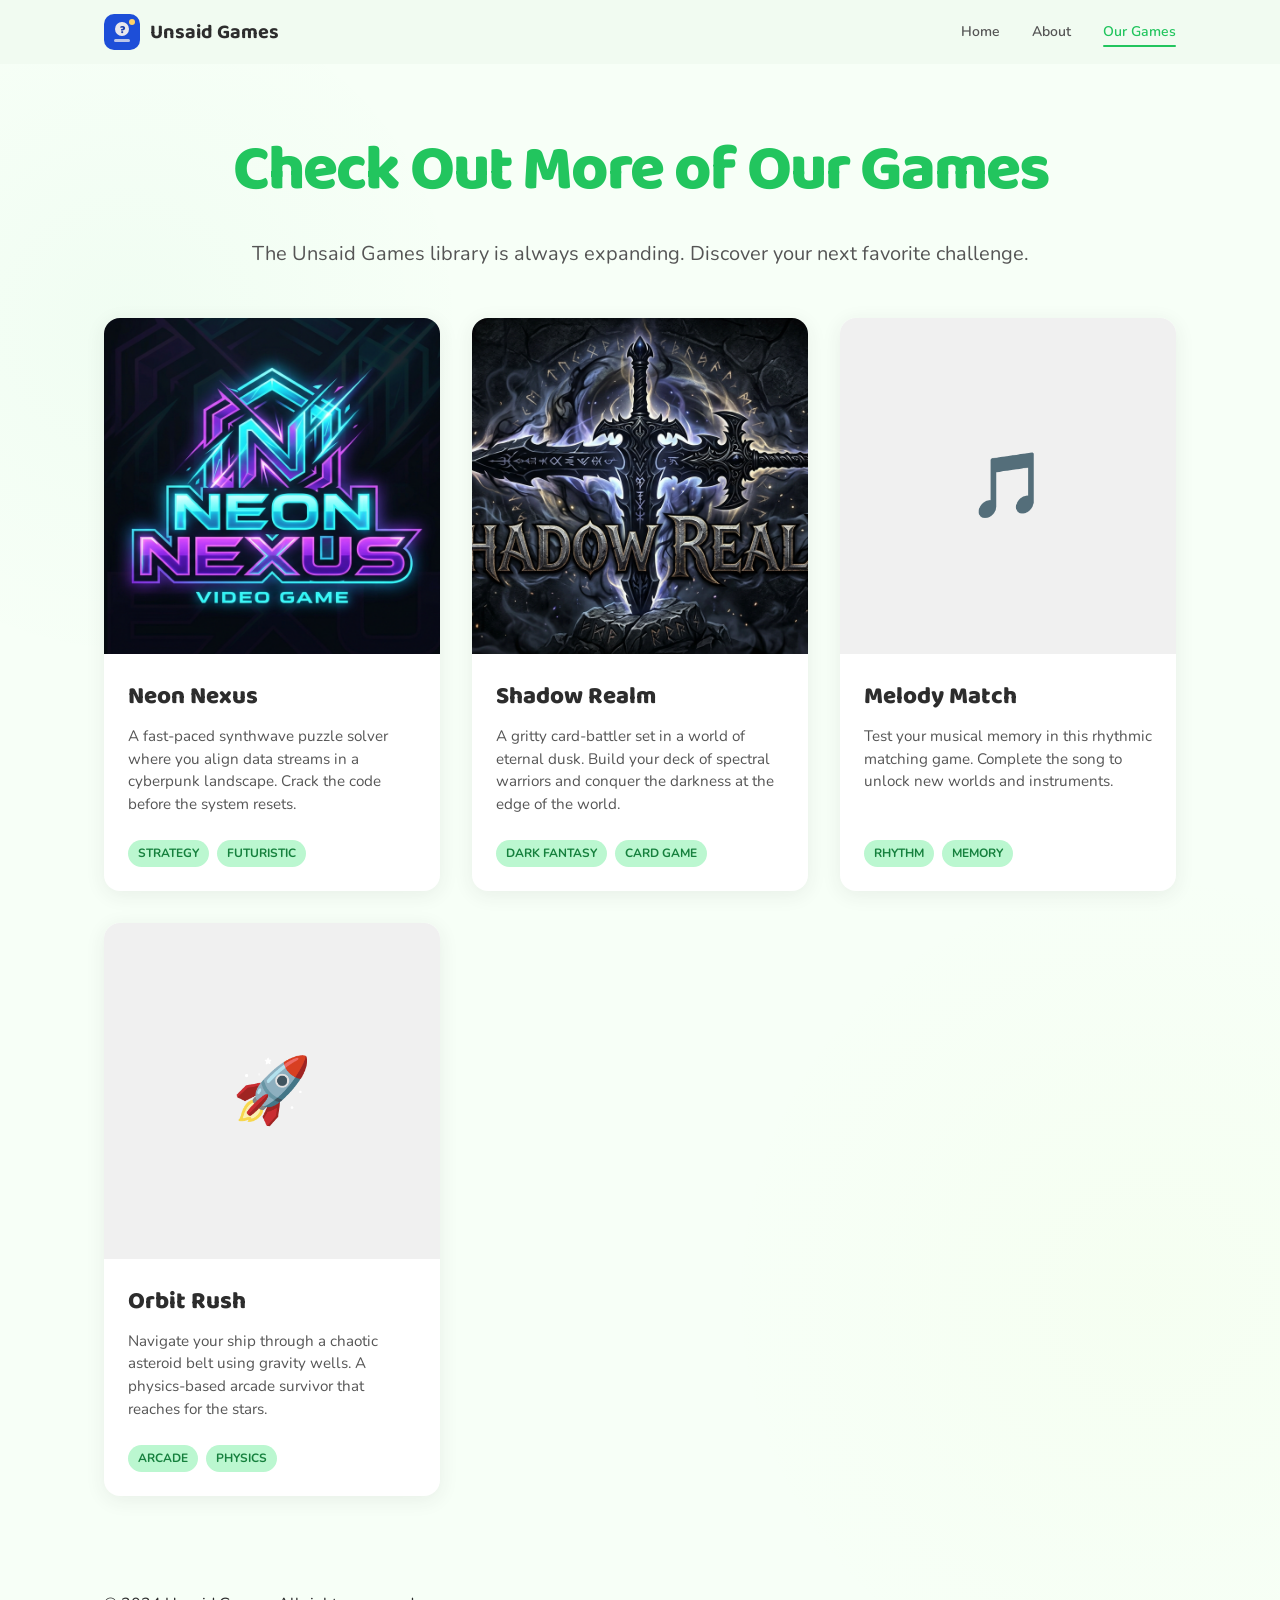
==== games.html @ 861c2629 "LIWC: can you make a new page called "check out more of our games"" ====
<!DOCTYPE html>
<html lang="en">
<head>
  <meta charset="UTF-8">
  <meta name="viewport" content="width=device-width, initial-scale=1.0">
  <title>Check Out More of Our Games | Unsaid Games</title>
  <link rel="preconnect" href="https://fonts.googleapis.com">
  <link rel="preconnect" href="https://fonts.gstatic.com" crossorigin>
  <link href="https://fonts.googleapis.com/css2?family=Baloo+2:wght@400;500;600;700;800&family=Nunito:wght@400;500;600;700&display=swap" rel="stylesheet">
  <link rel="stylesheet" href="styles.css">
</head>
<body class="bg-cream-light">
  <!-- Navigation -->
  <nav class="nav" id="nav">
    <div class="nav-inner container">
      <a href="/" class="nav-logo">
        <svg width="36" height="36" viewBox="0 0 36 36" fill="none" xmlns="http://www.w3.org/2000/svg" aria-label="Unsaid Games logo">
          <rect width="36" height="36" rx="10" fill="#1D4ED8"/>
          <circle cx="18" cy="15" r="7" fill="#FFF8F0" opacity="0.9"/>
          <text x="18" y="19" text-anchor="middle" font-family="'Baloo 2', cursive" font-weight="800" font-size="11" fill="#1E40AF">?</text>
          <rect x="10" y="25" width="16" height="3" rx="1.5" fill="#FFF8F0" opacity="0.7"/>
          <circle cx="28" cy="8" r="3" fill="#FFD166"/>
        </svg>
        <span class="nav-brand">Unsaid Games</span>
      </a>
      <div class="nav-links">
        <a href="/">Home</a>
        <a href="about.html">About</a>
        <a href="games.html" class="active">Our Games</a>
      </div>
    </div>
  </nav>

  <header class="section-header container" style="padding-top: 120px; text-align: center;">
    <h1 class="title-guessing" style="font-size: clamp(40px, 8vw, 64px);">Check Out More of Our Games</h1>
    <p class="section-subtitle">The Unsaid Games library is always expanding. Discover your next favorite challenge.</p>
  </header>

  <section class="section">
    <div class="container">
      <div class="games-gallery-grid">
        
        <!-- Neon Nexus -->
        <div class="game-showcase-card">
          <div class="game-logo-container">
            <img src="/public/uploads/liwc/ba0b2708-9303-4c14-81e3-d4c2a13215c2/neon-nexus-logo.png" alt="Neon Nexus game logo with futuristic glowing cyan and purple shapes." class="game-logo-img">
          </div>
          <div class="game-info">
            <h3 class="game-name">Neon Nexus</h3>
            <p class="game-desc">A fast-paced synthwave puzzle solver where you align data streams in a cyberpunk landscape. Crack the code before the system resets.</p>
            <div class="game-meta-tags">
              <span>Strategy</span>
              <span>Futuristic</span>
            </div>
          </div>
        </div>

        <!-- Shadow Realm -->
        <div class="game-showcase-card">
          <div class="game-logo-container">
            <img src="/public/uploads/liwc/ba0b2708-9303-4c14-81e3-d4c2a13215c2/shadow-realm-logo.png" alt="Shadow Realm game logo featuring a gothic sword silhouette and dark smoke." class="game-logo-img">
          </div>
          <div class="game-info">
            <h3 class="game-name">Shadow Realm</h3>
            <p class="game-desc">A gritty card-battler set in a world of eternal dusk. Build your deck of spectral warriors and conquer the darkness at the edge of the world.</p>
            <div class="game-meta-tags">
              <span>Dark Fantasy</span>
              <span>Card Game</span>
            </div>
          </div>
        </div>

        <!-- Placeholder: Melody Match -->
        <div class="game-showcase-card">
          <div class="game-logo-container bg-purple-light">
            <div class="game-placeholder-icon">🎵</div>
          </div>
          <div class="game-info">
            <h3 class="game-name">Melody Match</h3>
            <p class="game-desc">Test your musical memory in this rhythmic matching game. Complete the song to unlock new worlds and instruments.</p>
            <div class="game-meta-tags">
              <span>Rhythm</span>
              <span>Memory</span>
            </div>
          </div>
        </div>

        <!-- Placeholder: Orbit Rush -->
        <div class="game-showcase-card">
          <div class="game-logo-container bg-yellow-light">
            <div class="game-placeholder-icon">🚀</div>
          </div>
          <div class="game-info">
            <h3 class="game-name">Orbit Rush</h3>
            <p class="game-desc">Navigate your ship through a chaotic asteroid belt using gravity wells. A physics-based arcade survivor that reaches for the stars.</p>
            <div class="game-meta-tags">
              <span>Arcade</span>
              <span>Physics</span>
            </div>
          </div>
        </div>

      </div>
    </div>
  </section>

  <footer class="footer">
    <div class="container footer-inner">
      <p>&copy; 2024 Unsaid Games. All rights reserved.</p>
    </div>
  </footer>
</body>
</html>
---- styles.css ----
/* ========================================
   Unsaid Games — You Word Never Guess Landing Page
   ======================================== */

/* --- Reset & Base --- */
*, *::before, *::after {
  margin: 0;
  padding: 0;
  box-sizing: border-box;
}

:root {
  /* Colors */
  --cream: #F0FBF0;
  --cream-light: #F7FFF7;
  --orange: #22C55E;
  --orange-dark: #15803D;
  --orange-light: #BBF7D0;
  /* Accents */
  --purple: #166534;
  --purple-light: #86EFAC;
  --yellow: #CCF666;
  --yellow-light: #E7FFB1;
  --charcoal: #2D2D2D;
  --charcoal-light: #555555;
  --white: #ffffff;

  /* Typography */
  --font-display: 'Baloo 2', cursive;
  --font-body: 'Nunito', sans-serif;

  /* Spacing */
  --space-xs: 4px;
  --space-sm: 8px;
  --space-md: 16px;
  --space-lg: 24px;
  --space-xl: 32px;
  --space-2xl: 48px;
  --space-3xl: 64px;
  --space-4xl: 96px;

  /* Shadows */
  --shadow-sm: 0 2px 8px rgba(45,45,45,0.06);
  --shadow-md: 0 4px 20px rgba(45,45,45,0.08);
  --shadow-lg: 0 8px 40px rgba(45,45,45,0.10);
  --shadow-orange: 0 4px 24px rgba(34,197,94,0.35);

  /* Radius */
  --radius-sm: 8px;
  --radius-md: 12px;
  --radius-lg: 16px;
  --radius-xl: 24px;
  --radius-full: 9999px;
}

html {
  scroll-behavior: smooth;
  -webkit-font-smoothing: antialiased;
  -moz-osx-font-smoothing: grayscale;
}

body {
  font-family: var(--font-body);
  font-size: 16px;
  line-height: 1.6;
  color: var(--charcoal);
  background-color: var(--cream);
  overflow-x: hidden;
  background-image: 
    radial-gradient(circle at 10% 20%, rgba(34, 197, 94, 0.03) 0%, transparent 20%),
    radial-gradient(circle at 90% 80%, rgba(204, 246, 102, 0.04) 0%, transparent 25%);
}

img { max-width: 100%; display: block; }
a { color: inherit; text-decoration: none; }

.container {
  max-width: 1120px;
  margin: 0 auto;
  padding: 0 var(--space-lg);
}

.top-right-dog {
  position: fixed;
  top: 80px;
  right: 20px;
  width: 120px;
  height: auto;
  z-index: 1000;
  border-radius: var(--radius-md);
  box-shadow: var(--shadow-lg);
  pointer-events: none;
}

/* --- Buttons --- */
.btn {
  display: inline-flex;
  align-items: center;
  gap: 8px;
  font-family: var(--font-display);
  font-weight: 700;
  font-size: 16px;
  padding: 12px 28px;
  border-radius: var(--radius-full);
  border: none;
  cursor: pointer;
  transition: all 0.3s cubic-bezier(0.34, 1.56, 0.64, 1);
  text-decoration: none;
  line-height: 1.2;
}

.btn-primary {
  background: linear-gradient(135deg, var(--orange) 0%, var(--orange-dark) 100%);
  color: var(--white);
  box-shadow: var(--shadow-orange);
}

.btn-primary:hover {
  transform: translateY(-2px) scale(1.03);
  box-shadow: 0 6px 30px rgba(34,197,94,0.45);
}

.btn-white {
  background: var(--white);
  color: var(--orange-dark);
  box-shadow: var(--shadow-md);
}

.btn-white:hover {
  transform: translateY(-2px) scale(1.03);
  box-shadow: var(--shadow-lg);
}

.btn-lg {
  font-size: 18px;
  padding: 16px 36px;
}

.btn-sm {
  font-size: 14px;
  padding: 8px 20px;
}

/* --- Navigation --- */
.nav {
  position: fixed;
  top: 0;
  left: 0;
  right: 0;
  z-index: 100;
  background: rgba(240,251,240,0.85);
  backdrop-filter: blur(16px);
  -webkit-backdrop-filter: blur(16px);
  transition: transform 0.3s ease, box-shadow 0.3s ease;
}

.nav--scrolled {
  box-shadow: var(--shadow-sm);
}

.nav--hidden {
  transform: translateY(-100%);
}

.nav-inner {
  display: flex;
  align-items: center;
  justify-content: space-between;
  height: 64px;
}

.nav-logo {
  display: flex;
  align-items: center;
  gap: 10px;
}

.nav-brand {
  font-family: var(--font-display);
  font-weight: 700;
  font-size: 20px;
  color: var(--charcoal);
}

.nav-links {
  display: flex;
  align-items: center;
  gap: var(--space-xl);
}

.nav-links a:not(.btn) {
  font-family: var(--font-body);
  font-weight: 600;
  font-size: 14px;
  color: var(--charcoal-light);
  transition: color 0.2s ease;
  position: relative;
}

.nav-links a.active {
  color: var(--orange);
}

.nav-links a:not(.btn):hover {
  color: var(--orange);
}

.nav-links a:not(.btn)::after {
  content: '';
  position: absolute;
  bottom: -4px;
  left: 0;
  width: 0;
  height: 2px;
  background: var(--orange);
  border-radius: 1px;
  transition: width 0.3s ease;
}

.nav-links a:not(.btn):hover::after,
.nav-links a.active::after {
  width: 100%;
}

.nav-toggle {
  display: none;
  flex-direction: column;
  gap: 5px;
  background: none;
  border: none;
  cursor: pointer;
  padding: 4px;
}

.nav-toggle span {
  display: block;
  width: 24px;
  height: 2.5px;
  background: var(--charcoal);
  border-radius: 2px;
  transition: all 0.3s ease;
}

/* --- Hero Section --- */
.hero {
  position: relative;
  background: linear-gradient(180deg, var(--cream) 0%, var(--cream-light) 60%, var(--white) 100%);
  padding-top: 100px;
  padding-bottom: 0;
  min-height: 100vh;
  display: flex;
  flex-direction: column;
  overflow: hidden;
}

.hero-content {
  display: grid;
  grid-template-columns: 1fr 1fr;
  gap: var(--space-3xl);
  align-items: center;
  flex: 1;
  padding-top: var(--space-3xl);
  padding-bottom: var(--space-4xl);
  position: relative;
  z-index: 2;
}

.hero-top-image {
  max-width: 250px;
  margin-bottom: var(--space-lg);
  border-radius: var(--radius-lg);
  box-shadow: var(--shadow-md);
}

.hero-title {
  display: flex;
  flex-direction: column;
  line-height: 0.95;
  margin-bottom: var(--space-lg);
}

.title-guessing {
  font-family: var(--font-display);
  font-size: clamp(64px, 10vw, 110px);
  font-weight: 900;
  color: var(--orange);
  letter-spacing: -2px;
}

.title-board {
  font-family: var(--font-display);
  font-size: clamp(72px, 11vw, 124px);
  font-weight: 900;
  color: var(--orange-dark);
  letter-spacing: -4px;
  margin-top: -12px;
}

.hero-tagline {
  font-family: var(--font-body);
  font-size: clamp(20px, 2.5vw, 26px);
  color: var(--charcoal-light);
  margin-bottom: var(--space-md);
}

.highlight-party {
  color: var(--orange);
  font-weight: 700;
}

.hero-description {
  font-size: 18px;
  color: var(--charcoal-light);
  max-width: 480px;
  margin-bottom: var(--space-xl);
  line-height: 1.7;
}

.hero-cta-group {
  display: flex;
  flex-direction: column;
  gap: var(--space-md);
}

.hero-meta {
  font-size: 13px;
  color: var(--charcoal-light);
  opacity: 0.7;
}

/* Phone Mockup */
.hero-visual {
  display: flex;
  justify-content: center;
  align-items: center;
  position: relative;
}

.phone-mockup {
  width: 280px;
  background: var(--white);
  border-radius: 32px;
  padding: 12px;
  box-shadow: var(--shadow-lg), 0 0 0 1px rgba(0,0,0,0.04);
  position: relative;
  z-index: 2;
  animation: phoneFloat 6s ease-in-out infinite;
}

.hero-illustration {
  position: absolute;
  width: 140%;
  height: auto;
  z-index: 1;
  opacity: 0.8;
  filter: drop-shadow(0 20px 40px rgba(0,0,0,0.1));
}

@keyframes phoneFloat {
  0%, 100% { transform: translateY(0); }
  50% { transform: translateY(-12px); }
}

.phone-notch {
  width: 80px;
  height: 6px;
  background: var(--charcoal);
  opacity: 0.15;
  border-radius: 3px;
  margin: 4px auto 12px;
}

.phone-screen {
  background: linear-gradient(180deg, var(--cream) 0%, var(--cream-light) 100%);
  border-radius: 22px;
  padding: 20px 16px;
  display: flex;
  flex-direction: column;
  align-items: center;
  gap: 12px;
  min-height: 400px;
}

.mock-app-icon {
  margin-bottom: 4px;
}

.mock-title {
  display: flex;
  flex-direction: column;
  align-items: center;
  line-height: 1.1;
}

.mock-guessing {
  font-family: var(--font-display);
  font-size: 26px;
  font-weight: 800;
  color: var(--orange);
}

.mock-board {
  font-family: var(--font-display);
  font-size: 28px;
  font-weight: 800;
  color: var(--charcoal);
  margin-top: -2px;
}

.mock-tagline {
  font-size: 11px;
  color: var(--charcoal-light);
  margin-bottom: 4px;
}

.mock-card {
  width: 100%;
  display: flex;
  align-items: center;
  gap: 10px;
  padding: 12px 14px;
  border-radius: var(--radius-md);
  background: var(--white);
  box-shadow: var(--shadow-sm);
}

.mock-card-orange {
  background: linear-gradient(135deg, var(--orange) 0%, var(--orange-dark) 100%);
  color: var(--white);
}

.mock-card-icon {
  font-size: 18px;
}
.mock-card-title {
  font-family: var(--font-display);
  font-size: 13px;
  font-weight: 700;
}
.mock-card-sub {
  font-size: 10px;
  opacity: 0.85;
}

.mock-cards-row {
  display: grid;
  grid-template-columns: 1fr 1fr;
  gap: 8px;
  width: 100%;
}

.mock-card-small {
  display: flex;
  flex-direction: column;
  align-items: center;
  gap: 6px;
  padding: 12px 8px;
  background: var(--white);
  border-radius: var(--radius-md);
  box-shadow: var(--shadow-sm);
  text-align: center;
}

.mock-card-icon-sm { font-size: 16px; }
.mock-card-title-sm { font-family: var(--font-display); font-size: 11px; font-weight: 700; }

.mock-info-bar {
  display: flex;
  justify-content: space-between;
  width: 100%;
  font-size: 10px;
  color: var(--charcoal-light);
  padding: 8px 10px;
  background: var(--white);
  border-radius: var(--radius-sm);
  box-shadow: var(--shadow-sm);
}

/* Floating Decorative Elements */
.float-el {
  position: absolute;
  pointer-events: none;
  z-index: 1;
}

.float-circle-1 {
  width: 200px;
  height: 200px;
  border-radius: 50%;
  background: radial-gradient(circle, rgba(34, 197, 94, 0.12) 0%, transparent 70%);
  top: 10%;
  left: -60px;
  animation: floatSlow 8s ease-in-out infinite;
}

.float-circle-2 {
  width: 300px;
  height: 300px;
  border-radius: 50%;
  background: radial-gradient(circle, rgba(34, 197, 94, 0.10) 0%, transparent 70%);
  top: 20%;
  right: -100px;
  animation: floatSlow 10s ease-in-out infinite reverse;
}

.float-circle-3 {
  width: 160px;
  height: 160px;
  border-radius: 50%;
  background: radial-gradient(circle, rgba(204, 246, 102, 0.12) 0%, transparent 70%);
  bottom: 20%;
  left: 10%;
  animation: floatSlow 7s ease-in-out infinite 2s;
}

.float-dot-1 {
  width: 10px;
  height: 10px;
  border-radius: 50%;
  background: var(--orange);
  opacity: 0.3;
  top: 15%;
  left: 15%;
  animation: floatDot 5s ease-in-out infinite;
}

.float-dot-2 {
  width: 8px;
  height: 8px;
  border-radius: 50%;
  background: var(--purple);
  opacity: 0.3;
  top: 30%;
  right: 20%;
  animation: floatDot 6s ease-in-out infinite 1s;
}

.float-dot-3 {
  width: 12px;
  height: 12px;
  border-radius: 50%;
  background: var(--yellow);
  opacity: 0.35;
  bottom: 25%;
  right: 15%;
  animation: floatDot 7s ease-in-out infinite;
}

@keyframes floatSlow {
  0%, 100% { transform: translateY(0) rotate(0deg); }
  50% { transform: translateY(-30px) rotate(10deg); }
}

@keyframes floatDot {
  0%, 100% { transform: scale(1); }
  50% { transform: scale(1.5); }
}

/* --- Games Gallery Section --- */
.bg-cream-light { background-color: var(--cream-light); }

.section-subtitle {
  font-size: 1.25rem;
  color: var(--charcoal-light);
  margin-top: 1rem;
  margin-bottom: 3rem;
}

.games-gallery-grid {
  display: grid;
  grid-template-columns: repeat(auto-fill, minmax(280px, 1fr));
  gap: var(--space-xl);
  margin-bottom: var(--space-4xl);
}

.game-showcase-card {
  background: var(--white);
  border-radius: var(--radius-lg);
  overflow: hidden;
  box-shadow: var(--shadow-md);
  transition: transform 0.3s ease, box-shadow 0.3s ease;
  display: flex;
  flex-direction: column;
}

.game-showcase-card:hover {
  transform: translateY(-8px);
  box-shadow: var(--shadow-lg);
}

.game-logo-container {
  aspect-ratio: 1 / 1;
  background: #f0f0f0;
  display: flex;
  align-items: center;
  justify-content: center;
  overflow: hidden;
}

.game-logo-img {
  width: 100%;
  height: 100%;
  object-fit: cover;
}

.game-placeholder-icon {
  font-size: 4rem;
}

.game-info {
  padding: var(--space-lg);
  flex: 1;
  display: flex;
  flex-direction: column;
}

.game-name {
  font-family: var(--font-display);
  font-size: 1.5rem;
  font-weight: 800;
  color: var(--charcoal);
  margin-bottom: 0.5rem;
}

.game-desc {
  font-size: 0.95rem;
  color: var(--charcoal-light);
  line-height: 1.5;
  margin-bottom: 1.5rem;
}

.game-meta-tags {
  margin-top: auto;
  display: flex;
  flex-wrap: wrap;
  gap: 0.5rem;
}

.game-meta-tags span {
  font-size: 0.75rem;
  font-weight: 700;
  text-transform: uppercase;
  background: var(--orange-light);
  color: var(--orange-dark);
  padding: 4px 10px;
  border-radius: var(--radius-full);
}
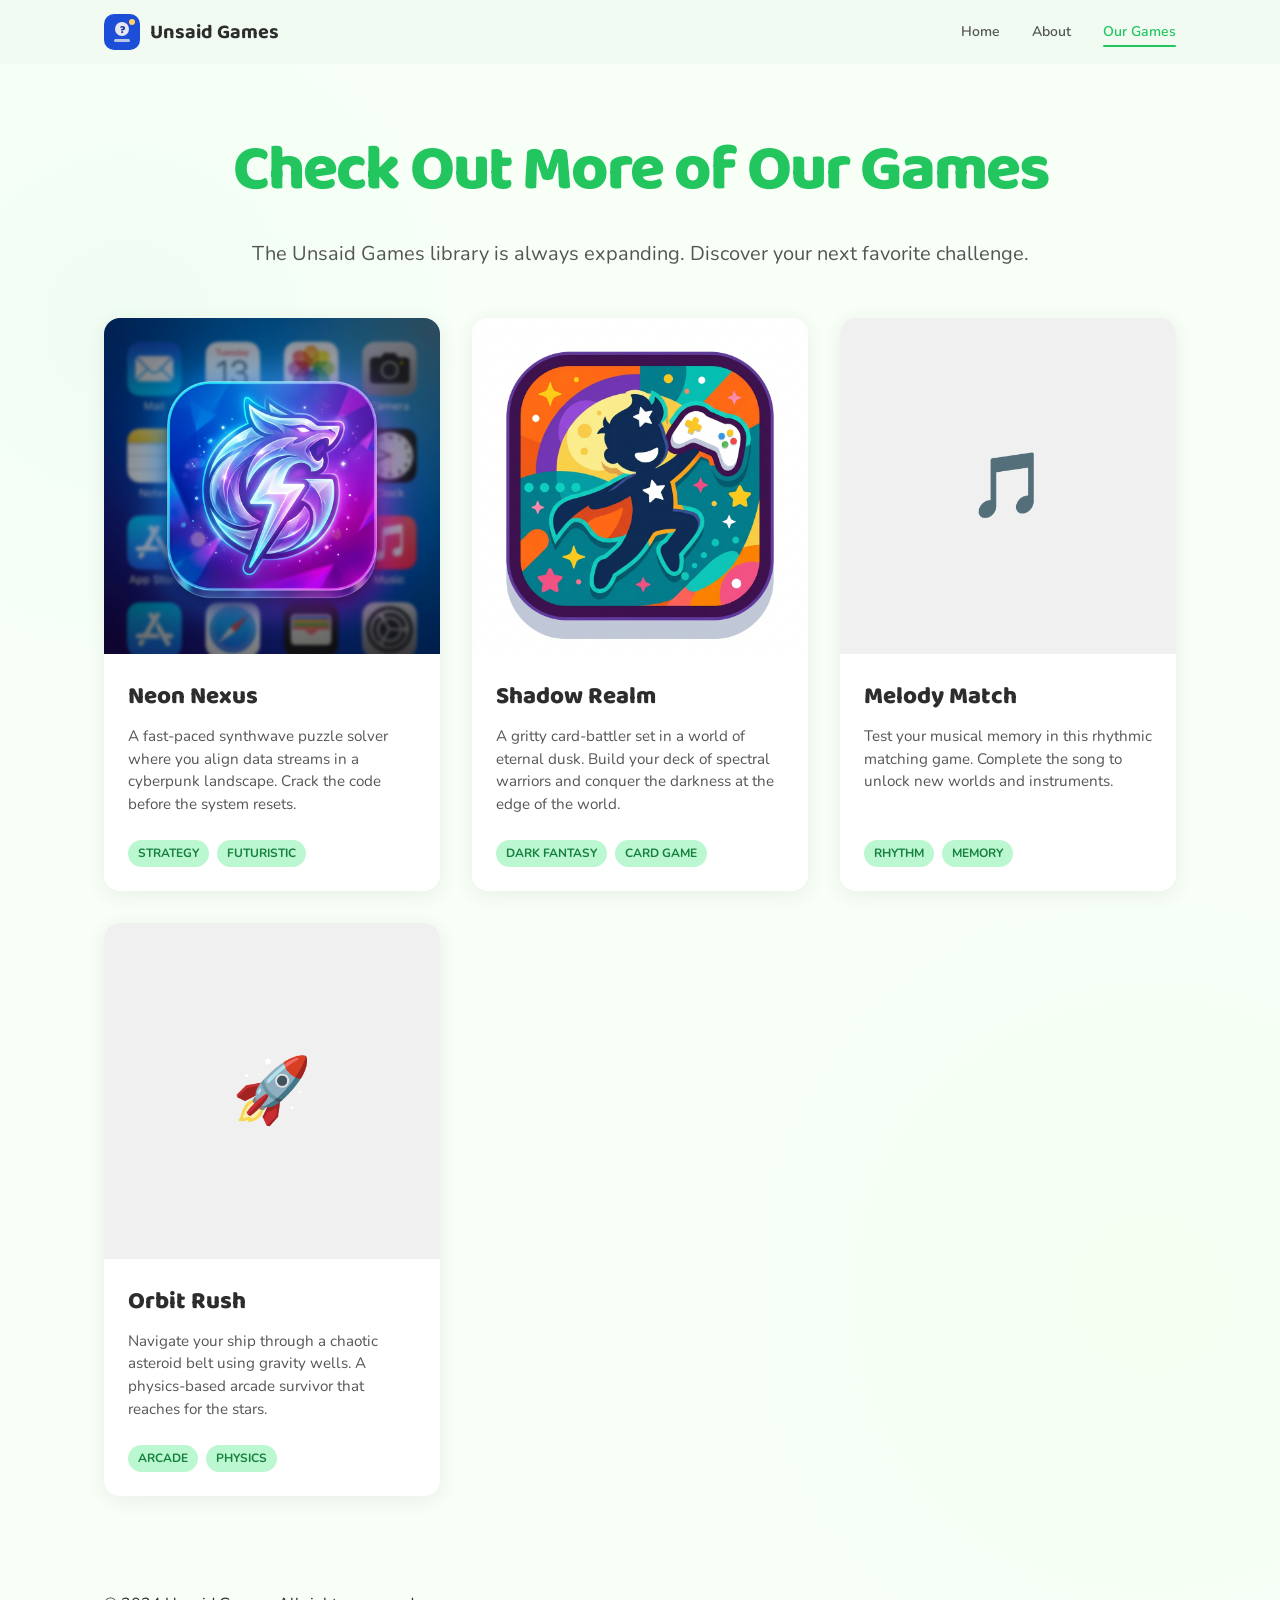
==== commit 1cf3e2e6: "LIWC: Can you please generate assets that are app icons that can g" ====
--- a/games.html
+++ b/games.html
@@ -43,7 +43,7 @@
         <!-- Neon Nexus -->
         <div class="game-showcase-card">
           <div class="game-logo-container">
-            <img src="/public/uploads/liwc/ba0b2708-9303-4c14-81e3-d4c2a13215c2/neon-nexus-logo.png" alt="Neon Nexus game logo with futuristic glowing cyan and purple shapes." class="game-logo-img">
+            <img src="/public/uploads/liwc/3419d95b-7b0c-4ee6-be0f-5188ae54d925/unsaid-games-icon-1.png" alt="A sleek, modern 3D abstract mobile game icon." class="game-logo-img">
           </div>
           <div class="game-info">
             <h3 class="game-name">Neon Nexus</h3>
@@ -58,7 +58,7 @@
         <!-- Shadow Realm -->
         <div class="game-showcase-card">
           <div class="game-logo-container">
-            <img src="/public/uploads/liwc/ba0b2708-9303-4c14-81e3-d4c2a13215c2/shadow-realm-logo.png" alt="Shadow Realm game logo featuring a gothic sword silhouette and dark smoke." class="game-logo-img">
+            <img src="/public/uploads/liwc/3419d95b-7b0c-4ee6-be0f-5188ae54d925/unsaid-games-icon-2.png" alt="A colorful and friendly gaming app icon." class="game-logo-img">
           </div>
           <div class="game-info">
             <h3 class="game-name">Shadow Realm</h3>
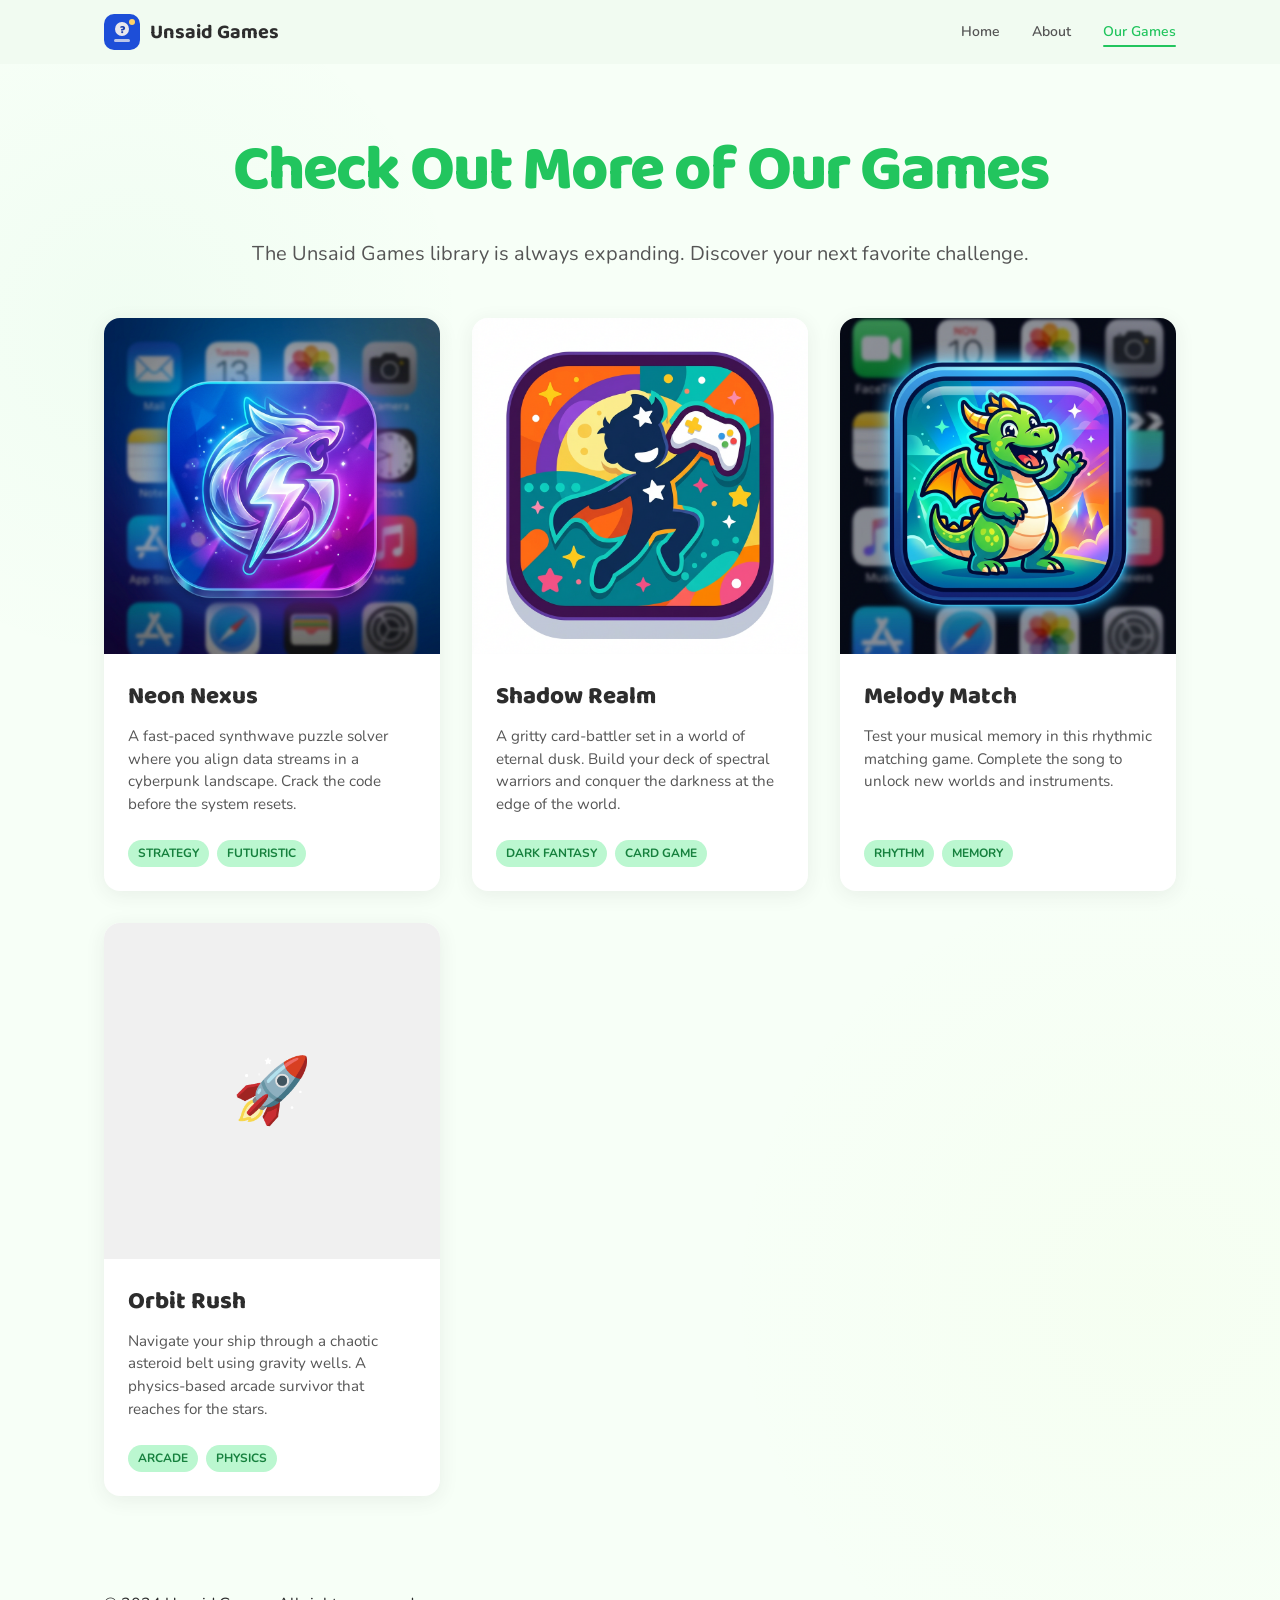
==== commit c807fdb3: "LIWC: i need you to generate app icons and add them to the our gam" ====
--- a/games.html
+++ b/games.html
@@ -70,10 +70,10 @@
           </div>
         </div>
 
-        <!-- Placeholder: Melody Match -->
+        <!-- Melody Match -->
         <div class="game-showcase-card">
-          <div class="game-logo-container bg-purple-light">
-            <div class="game-placeholder-icon">🎵</div>
+          <div class="game-logo-container">
+            <img src="/public/uploads/liwc/a53bd114-2b6e-4cf8-befc-9a24e1881ee5/game-app-icon.png" alt="A vibrant and modern mobile game application icon." class="game-logo-img">
           </div>
           <div class="game-info">
             <h3 class="game-name">Melody Match</h3>
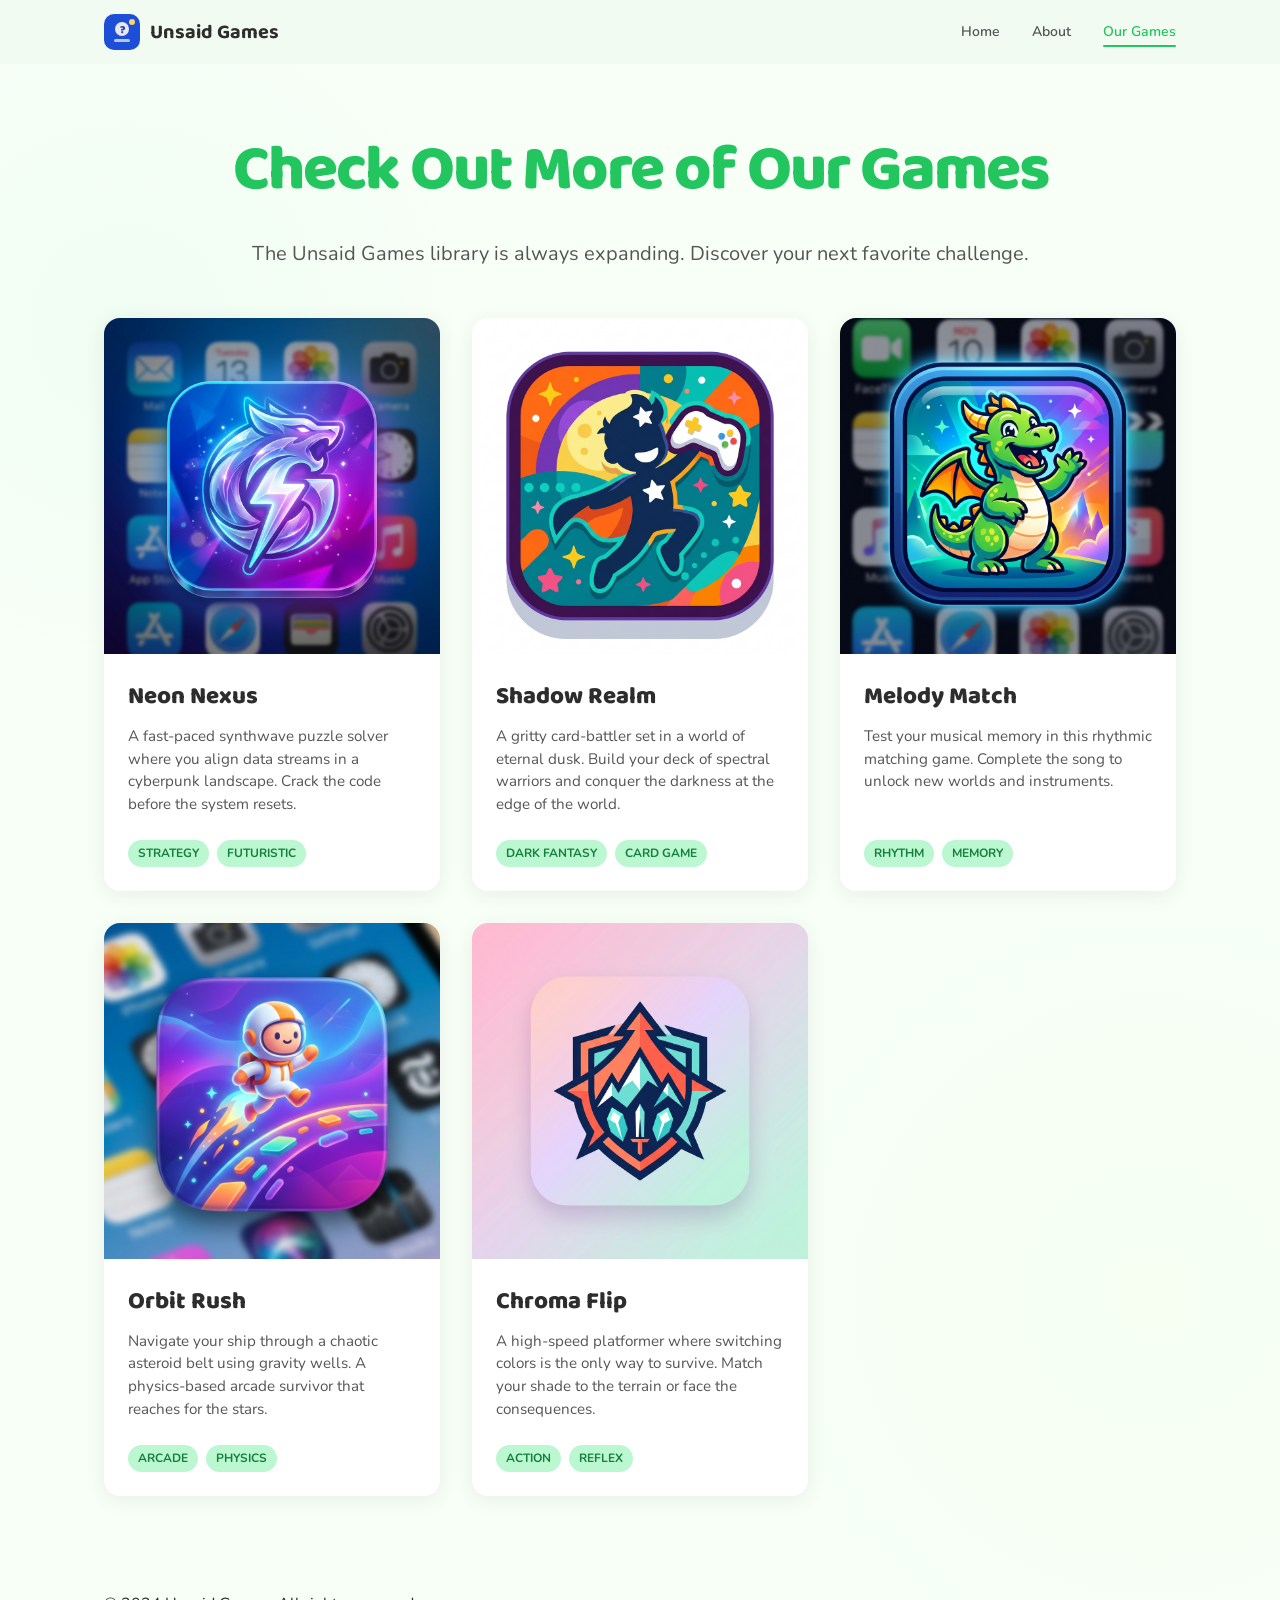
==== commit baf6fcc4: "LIWC: i need you to generate app icons and add them to the our gam" ====
--- a/games.html
+++ b/games.html
@@ -85,10 +85,10 @@
           </div>
         </div>
 
-        <!-- Placeholder: Orbit Rush -->
+        <!-- Orbit Rush -->
         <div class="game-showcase-card">
-          <div class="game-logo-container bg-yellow-light">
-            <div class="game-placeholder-icon">🚀</div>
+          <div class="game-logo-container">
+            <img src="/public/uploads/liwc/9f7d3fb0-9d15-457a-9f00-87782db0b585/game-icon-1.png" alt="A colorful minimalist professional mobile game app icon." class="game-logo-img">
           </div>
           <div class="game-info">
             <h3 class="game-name">Orbit Rush</h3>
@@ -96,6 +96,21 @@
             <div class="game-meta-tags">
               <span>Arcade</span>
               <span>Physics</span>
+            </div>
+          </div>
+        </div>
+
+        <!-- Chroma Flip -->
+        <div class="game-showcase-card">
+          <div class="game-logo-container">
+            <img src="/public/uploads/liwc/9f7d3fb0-9d15-457a-9f00-87782db0b585/game-icon-2.png" alt="A flat design vector art style mobile game icon." class="game-logo-img">
+          </div>
+          <div class="game-info">
+            <h3 class="game-name">Chroma Flip</h3>
+            <p class="game-desc">A high-speed platformer where switching colors is the only way to survive. Match your shade to the terrain or face the consequences.</p>
+            <div class="game-meta-tags">
+              <span>Action</span>
+              <span>Reflex</span>
             </div>
           </div>
         </div>
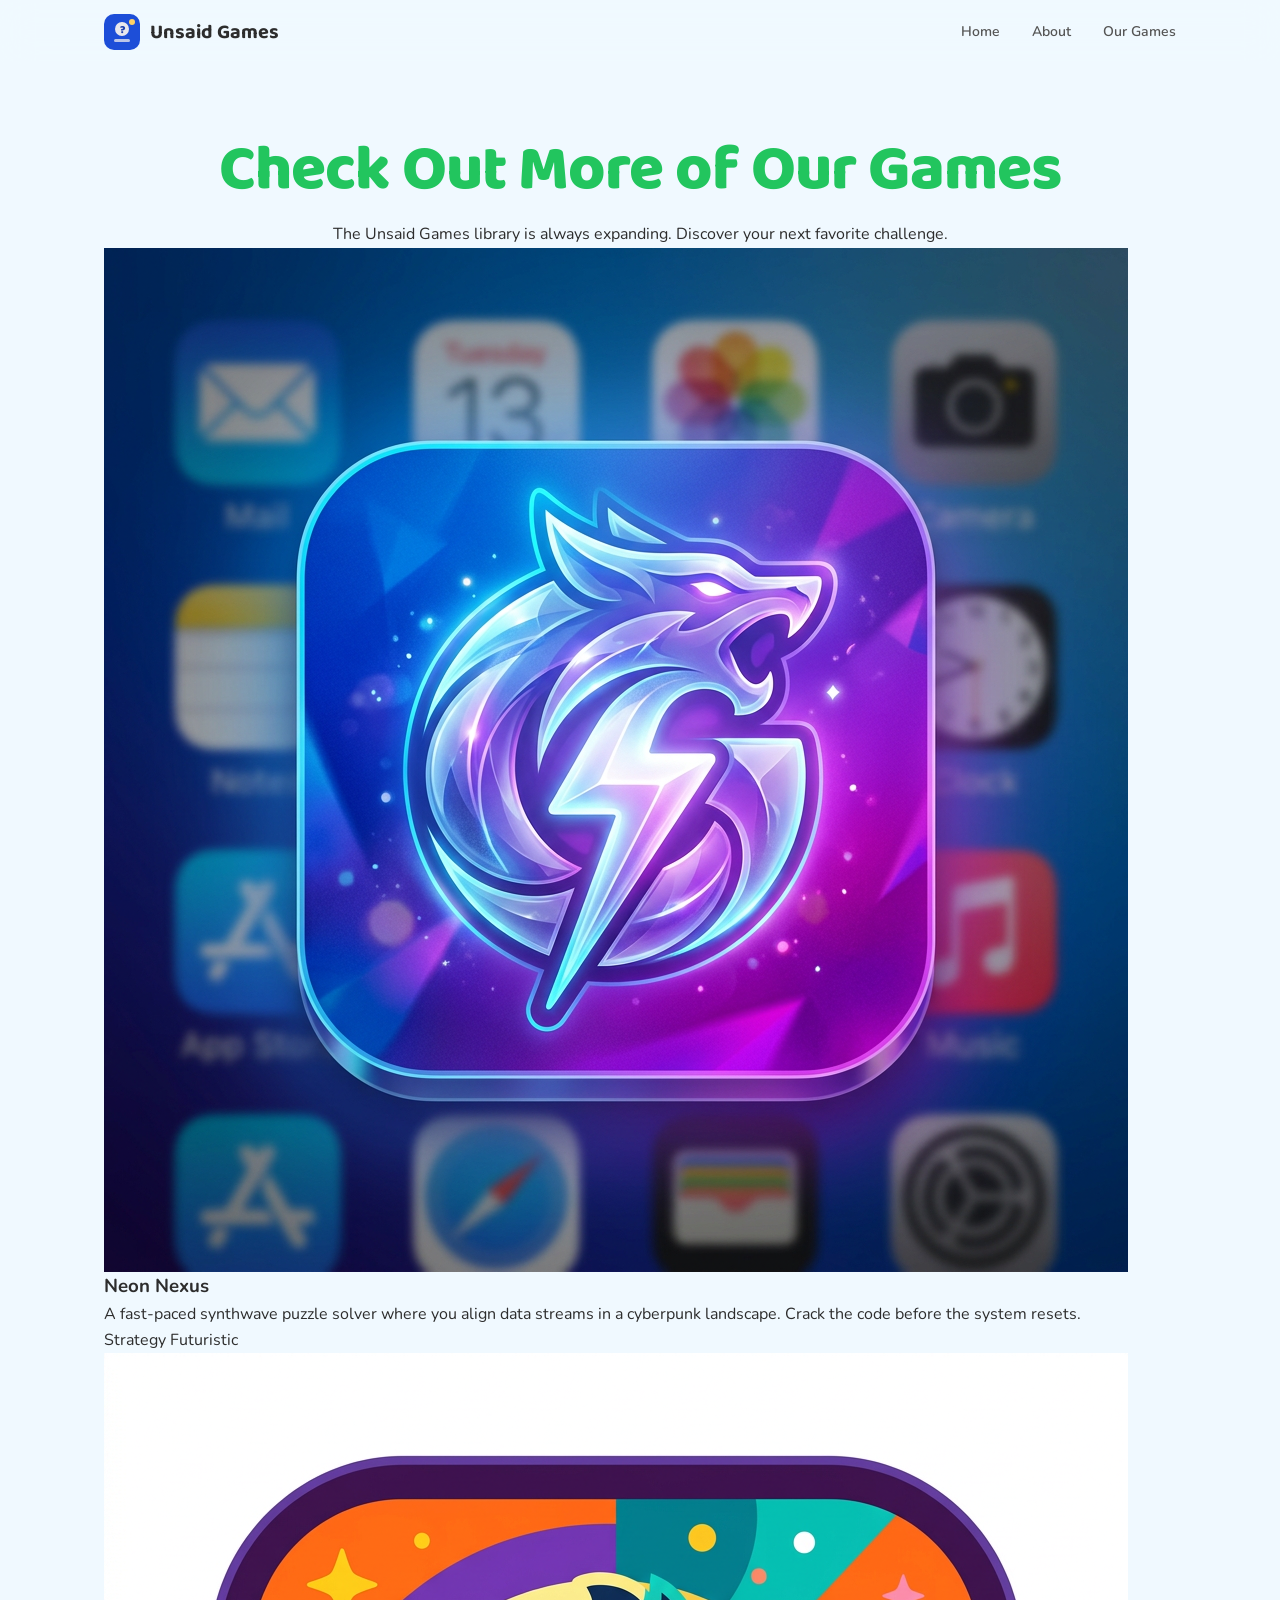
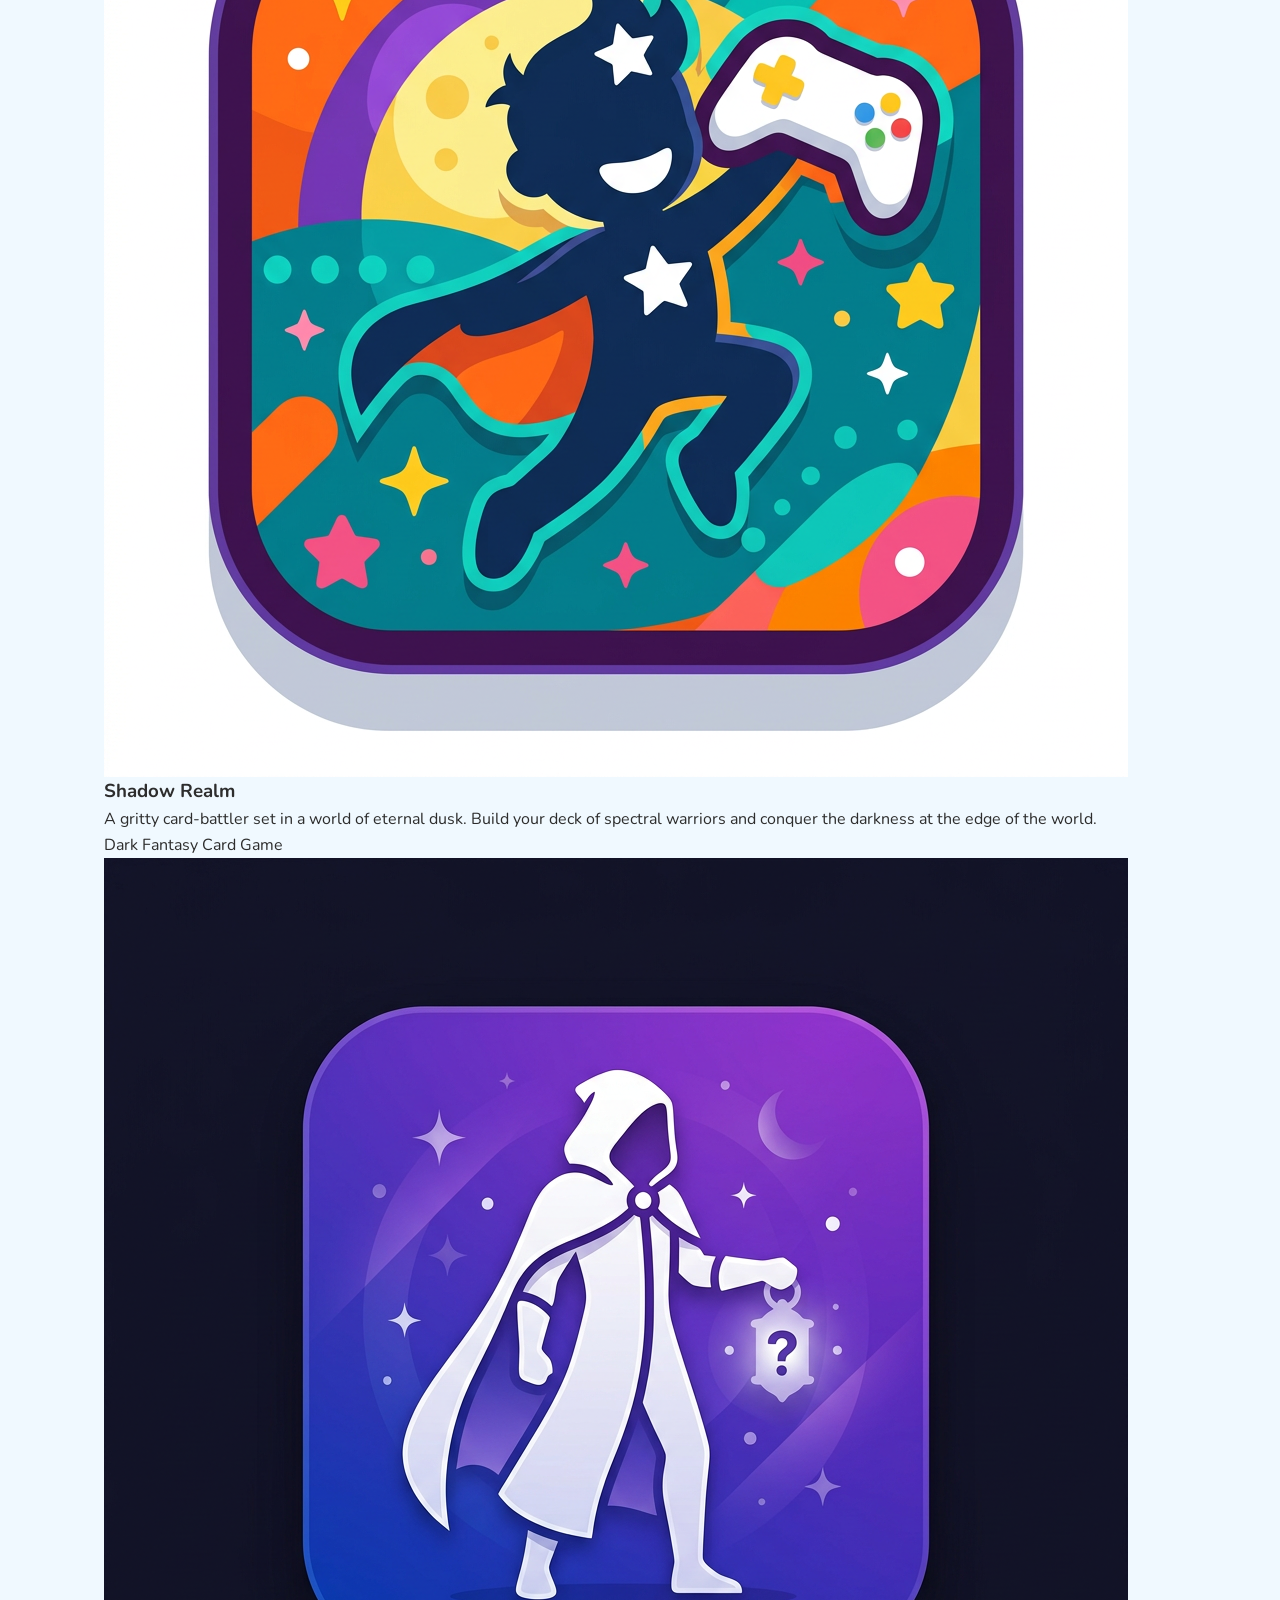
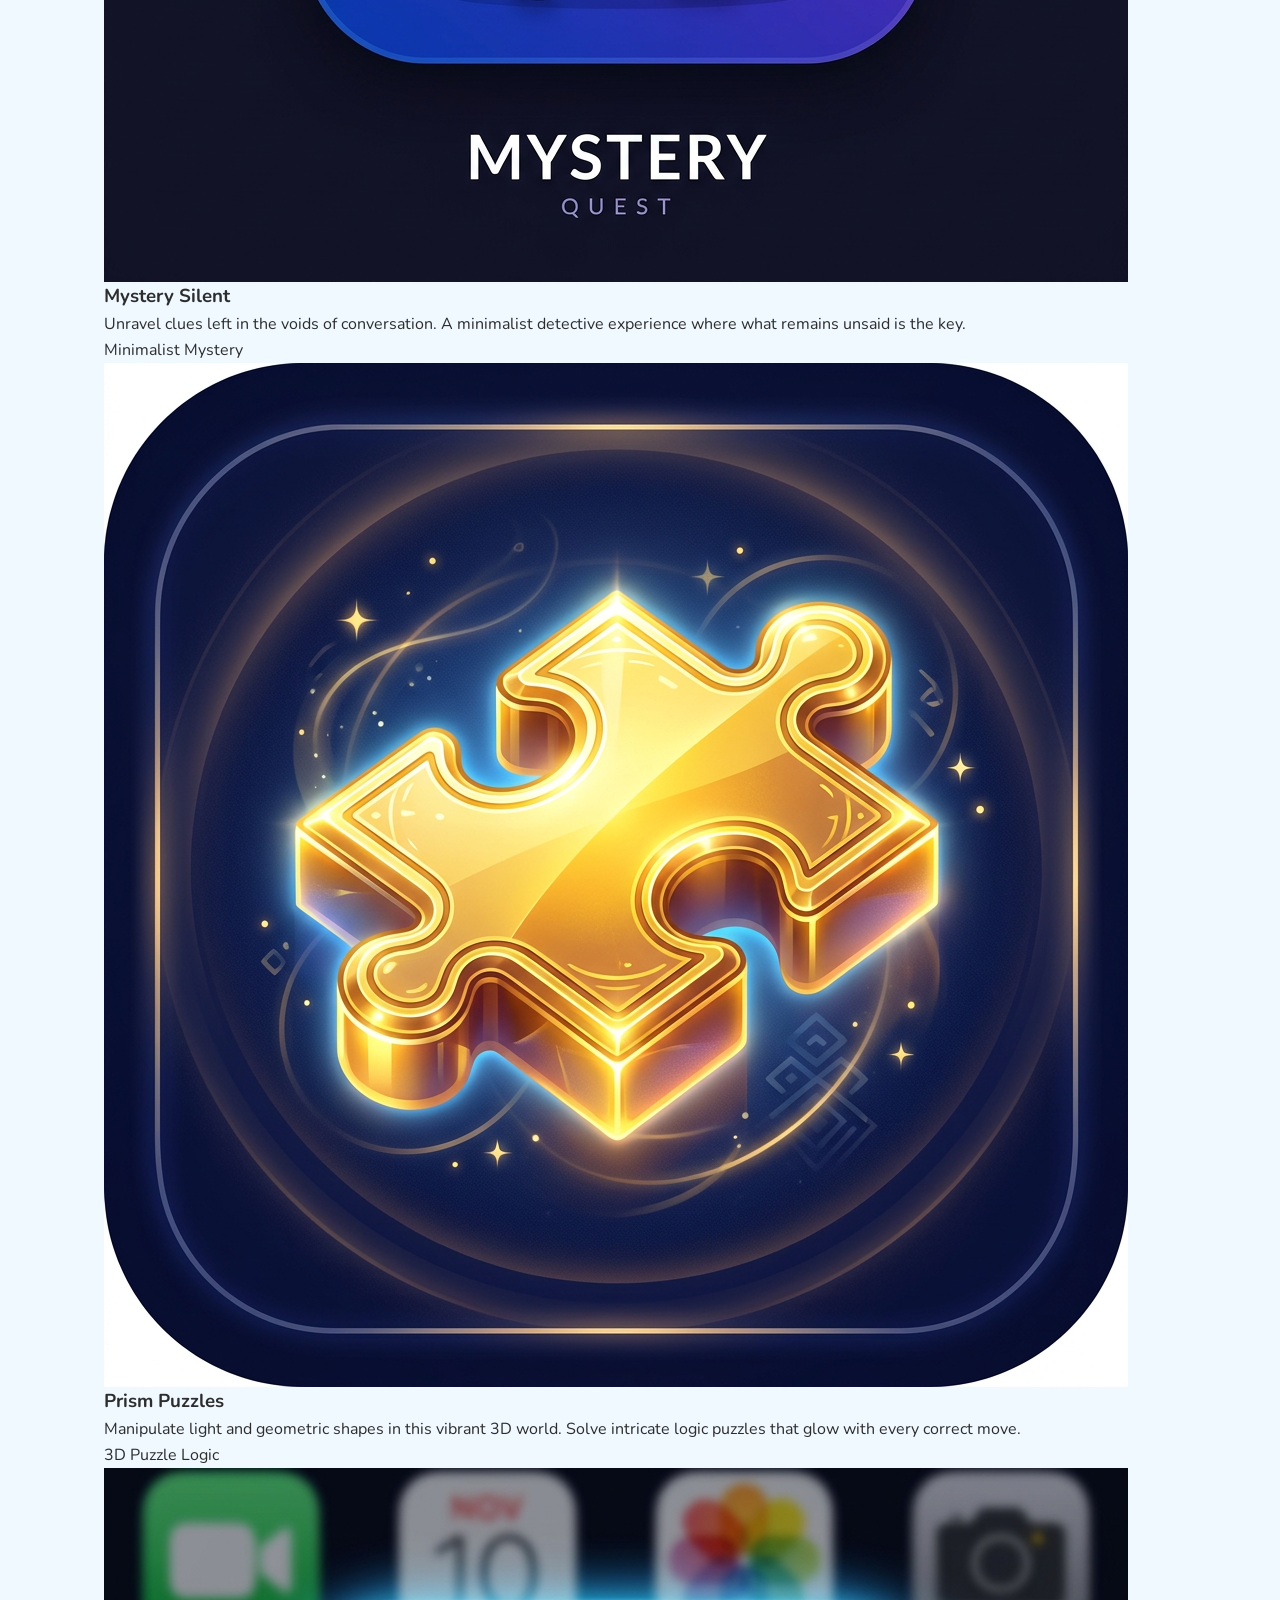
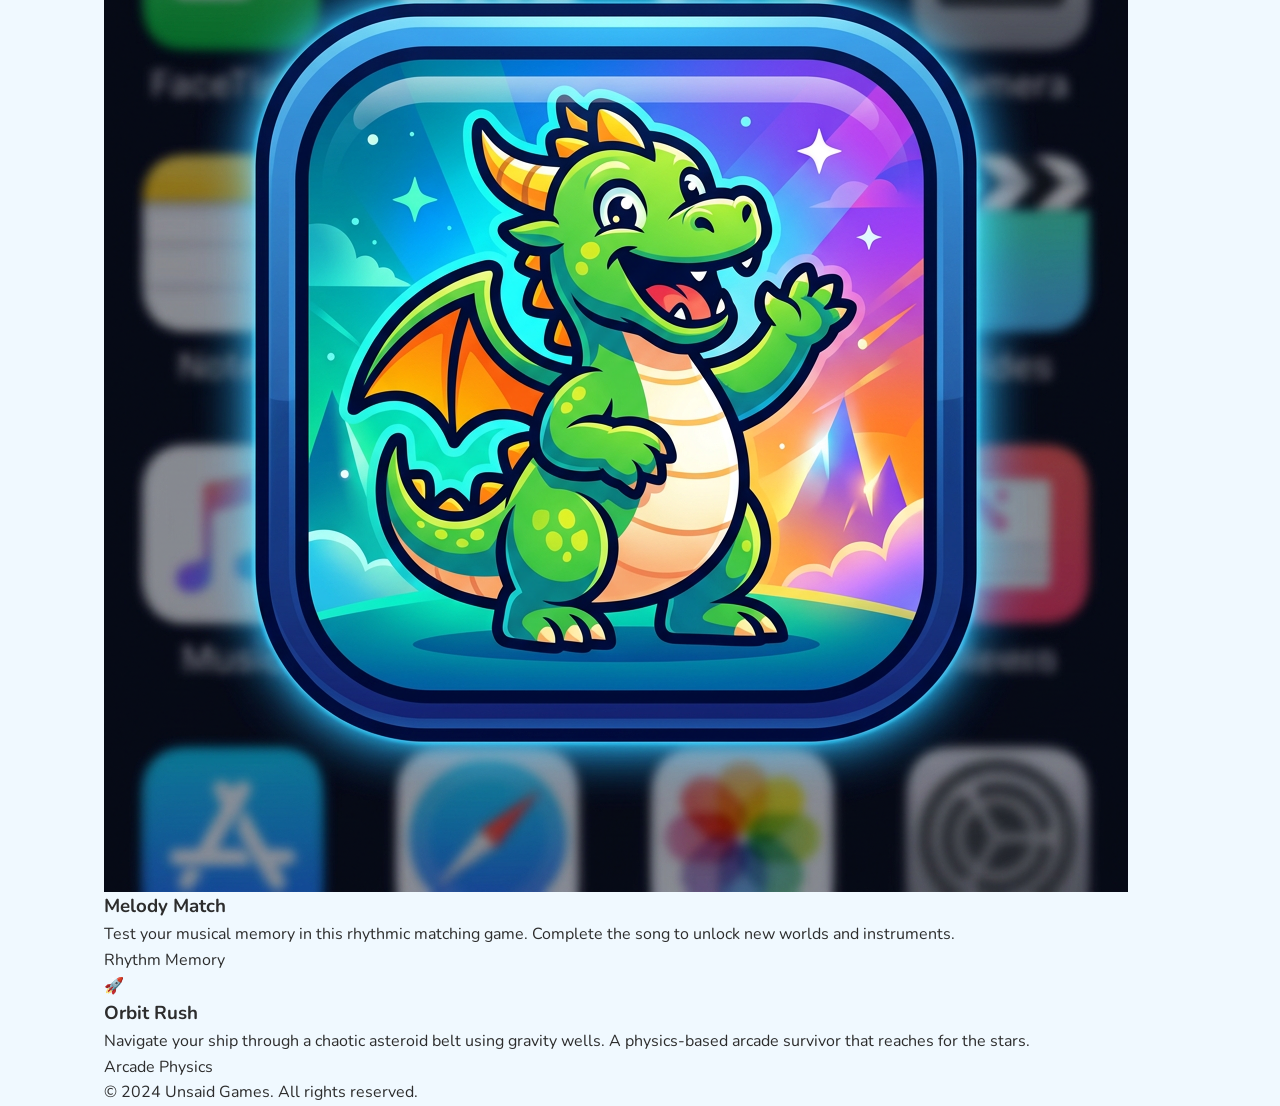
==== commit 79a36029: "LIWC: i need you to generate app icons and add them to the "our ga" ====
--- a/games.html
+++ b/games.html
@@ -70,6 +70,36 @@
           </div>
         </div>
 
+        <!-- Mystery Silent -->
+        <div class="game-showcase-card">
+          <div class="game-logo-container">
+            <img src="/public/uploads/liwc/3f6bd909-0b15-4e38-b6c9-7e89201fec38/unsaid-game-icon-1.png" alt="Modern minimalist mystery game icon" class="game-logo-img">
+          </div>
+          <div class="game-info">
+            <h3 class="game-name">Mystery Silent</h3>
+            <p class="game-desc">Unravel clues left in the voids of conversation. A minimalist detective experience where what remains unsaid is the key.</p>
+            <div class="game-meta-tags">
+              <span>Minimalist</span>
+              <span>Mystery</span>
+            </div>
+          </div>
+        </div>
+
+        <!-- Prism Puzzles -->
+        <div class="game-showcase-card">
+          <div class="game-logo-container">
+            <img src="/public/uploads/liwc/3f6bd909-0b15-4e38-b6c9-7e89201fec38/unsaid-game-icon-2.png" alt="Glowy 3D puzzle game icon" class="game-logo-img">
+          </div>
+          <div class="game-info">
+            <h3 class="game-name">Prism Puzzles</h3>
+            <p class="game-desc">Manipulate light and geometric shapes in this vibrant 3D world. Solve intricate logic puzzles that glow with every correct move.</p>
+            <div class="game-meta-tags">
+              <span>3D Puzzle</span>
+              <span>Logic</span>
+            </div>
+          </div>
+        </div>
+
         <!-- Melody Match -->
         <div class="game-showcase-card">
           <div class="game-logo-container">
@@ -87,8 +117,8 @@
 
         <!-- Orbit Rush -->
         <div class="game-showcase-card">
-          <div class="game-logo-container">
-            <img src="/public/uploads/liwc/9f7d3fb0-9d15-457a-9f00-87782db0b585/game-icon-1.png" alt="A colorful minimalist professional mobile game app icon." class="game-logo-img">
+          <div class="game-logo-container bg-yellow-light">
+            <div class="game-placeholder-icon">🚀</div>
           </div>
           <div class="game-info">
             <h3 class="game-name">Orbit Rush</h3>
@@ -96,21 +126,6 @@
             <div class="game-meta-tags">
               <span>Arcade</span>
               <span>Physics</span>
-            </div>
-          </div>
-        </div>
-
-        <!-- Chroma Flip -->
-        <div class="game-showcase-card">
-          <div class="game-logo-container">
-            <img src="/public/uploads/liwc/9f7d3fb0-9d15-457a-9f00-87782db0b585/game-icon-2.png" alt="A flat design vector art style mobile game icon." class="game-logo-img">
-          </div>
-          <div class="game-info">
-            <h3 class="game-name">Chroma Flip</h3>
-            <p class="game-desc">A high-speed platformer where switching colors is the only way to survive. Match your shade to the terrain or face the consequences.</p>
-            <div class="game-meta-tags">
-              <span>Action</span>
-              <span>Reflex</span>
             </div>
           </div>
         </div>
--- a/styles.css
+++ b/styles.css
@@ -11,16 +11,16 @@
 
 :root {
   /* Colors */
-  --cream: #F0FBF0;
-  --cream-light: #F7FFF7;
-  --orange: #22C55E;
-  --orange-dark: #15803D;
-  --orange-light: #BBF7D0;
-  /* Accents */
-  --purple: #166534;
-  --purple-light: #86EFAC;
-  --yellow: #CCF666;
-  --yellow-light: #E7FFB1;
+  --cream: #F0F9FF;
+  --cream-light: #F7FEE7;
+  --orange: #10B981;
+  --orange-dark: #059669;
+  --orange-light: #6EE7B7;
+  /* Green-family accents */
+  --purple: #065F46;
+  --purple-light: #A7F3D0;
+  --yellow: #BEF264;
+  --yellow-light: #ECFCCB;
   --charcoal: #2D2D2D;
   --charcoal-light: #555555;
   --white: #ffffff;
@@ -43,7 +43,7 @@
   --shadow-sm: 0 2px 8px rgba(45,45,45,0.06);
   --shadow-md: 0 4px 20px rgba(45,45,45,0.08);
   --shadow-lg: 0 8px 40px rgba(45,45,45,0.10);
-  --shadow-orange: 0 4px 24px rgba(34,197,94,0.35);
+  --shadow-orange: 0 4px 24px rgba(16,185,129,0.35);
 
   /* Radius */
   --radius-sm: 8px;
@@ -66,9 +66,6 @@
   color: var(--charcoal);
   background-color: var(--cream);
   overflow-x: hidden;
-  background-image: 
-    radial-gradient(circle at 10% 20%, rgba(34, 197, 94, 0.03) 0%, transparent 20%),
-    radial-gradient(circle at 90% 80%, rgba(204, 246, 102, 0.04) 0%, transparent 25%);
 }
 
 img { max-width: 100%; display: block; }
@@ -78,18 +75,6 @@
   max-width: 1120px;
   margin: 0 auto;
   padding: 0 var(--space-lg);
-}
-
-.top-right-dog {
-  position: fixed;
-  top: 80px;
-  right: 20px;
-  width: 120px;
-  height: auto;
-  z-index: 1000;
-  border-radius: var(--radius-md);
-  box-shadow: var(--shadow-lg);
-  pointer-events: none;
 }
 
 /* --- Buttons --- */
@@ -117,7 +102,7 @@
 
 .btn-primary:hover {
   transform: translateY(-2px) scale(1.03);
-  box-shadow: 0 6px 30px rgba(34,197,94,0.45);
+  box-shadow: 0 6px 30px rgba(16,185,129,0.45);
 }
 
 .btn-white {
@@ -148,7 +133,7 @@
   left: 0;
   right: 0;
   z-index: 100;
-  background: rgba(240,251,240,0.85);
+  background: rgba(240,249,255,0.85);
   backdrop-filter: blur(16px);
   -webkit-backdrop-filter: blur(16px);
   transition: transform 0.3s ease, box-shadow 0.3s ease;
@@ -195,10 +180,6 @@
   color: var(--charcoal-light);
   transition: color 0.2s ease;
   position: relative;
-}
-
-.nav-links a.active {
-  color: var(--orange);
 }
 
 .nav-links a:not(.btn):hover {
@@ -217,8 +198,7 @@
   transition: width 0.3s ease;
 }
 
-.nav-links a:not(.btn):hover::after,
-.nav-links a.active::after {
+.nav-links a:not(.btn):hover::after {
   width: 100%;
 }
 
@@ -261,44 +241,35 @@
   flex: 1;
   padding-top: var(--space-3xl);
   padding-bottom: var(--space-4xl);
-  position: relative;
-  z-index: 2;
-}
-
-.hero-top-image {
-  max-width: 250px;
-  margin-bottom: var(--space-lg);
-  border-radius: var(--radius-lg);
-  box-shadow: var(--shadow-md);
 }
 
 .hero-title {
   display: flex;
   flex-direction: column;
-  line-height: 0.95;
-  margin-bottom: var(--space-lg);
+  line-height: 1;
+  margin-bottom: var(--space-md);
 }
 
 .title-guessing {
   font-family: var(--font-display);
-  font-size: clamp(64px, 10vw, 110px);
-  font-weight: 900;
-  color: var(--orange);
+  font-size: clamp(48px, 7vw, 80px);
+  font-weight: 800;
+  color: #22C55E;
+  letter-spacing: -1px;
+}
+
+.title-board {
+  font-family: var(--font-display);
+  font-size: clamp(52px, 7.5vw, 88px);
+  font-weight: 800;
+  color: #16A34A;
   letter-spacing: -2px;
-}
-
-.title-board {
-  font-family: var(--font-display);
-  font-size: clamp(72px, 11vw, 124px);
-  font-weight: 900;
-  color: var(--orange-dark);
-  letter-spacing: -4px;
-  margin-top: -12px;
+  margin-top: -8px;
 }
 
 .hero-tagline {
   font-family: var(--font-body);
-  font-size: clamp(20px, 2.5vw, 26px);
+  font-size: clamp(18px, 2.2vw, 22px);
   color: var(--charcoal-light);
   margin-bottom: var(--space-md);
 }
@@ -309,9 +280,9 @@
 }
 
 .hero-description {
-  font-size: 18px;
+  font-size: 16px;
   color: var(--charcoal-light);
-  max-width: 480px;
+  max-width: 440px;
   margin-bottom: var(--space-xl);
   line-height: 1.7;
 }
@@ -333,7 +304,6 @@
   display: flex;
   justify-content: center;
   align-items: center;
-  position: relative;
 }
 
 .phone-mockup {
@@ -343,17 +313,7 @@
   padding: 12px;
   box-shadow: var(--shadow-lg), 0 0 0 1px rgba(0,0,0,0.04);
   position: relative;
-  z-index: 2;
   animation: phoneFloat 6s ease-in-out infinite;
-}
-
-.hero-illustration {
-  position: absolute;
-  width: 140%;
-  height: auto;
-  z-index: 1;
-  opacity: 0.8;
-  filter: drop-shadow(0 20px 40px rgba(0,0,0,0.1));
 }
 
 @keyframes phoneFloat {
@@ -432,11 +392,13 @@
 .mock-card-icon {
   font-size: 18px;
 }
+
 .mock-card-title {
   font-family: var(--font-display);
   font-size: 13px;
   font-weight: 700;
 }
+
 .mock-card-sub {
   font-size: 10px;
   opacity: 0.85;
@@ -461,8 +423,15 @@
   text-align: center;
 }
 
-.mock-card-icon-sm { font-size: 16px; }
-.mock-card-title-sm { font-family: var(--font-display); font-size: 11px; font-weight: 700; }
+.mock-card-icon-sm {
+  font-size: 16px;
+}
+
+.mock-card-title-sm {
+  font-family: var(--font-display);
+  font-size: 11px;
+  font-weight: 700;
+}
 
 .mock-info-bar {
   display: flex;
@@ -487,7 +456,7 @@
   width: 200px;
   height: 200px;
   border-radius: 50%;
-  background: radial-gradient(circle, rgba(34, 197, 94, 0.12) 0%, transparent 70%);
+  background: radial-gradient(circle, rgba(16,185,129,0.12) 0%, transparent 70%);
   top: 10%;
   left: -60px;
   animation: floatSlow 8s ease-in-out infinite;
@@ -497,7 +466,7 @@
   width: 300px;
   height: 300px;
   border-radius: 50%;
-  background: radial-gradient(circle, rgba(34, 197, 94, 0.10) 0%, transparent 70%);
+  background: radial-gradient(circle, rgba(5,150,105,0.10) 0%, transparent 70%);
   top: 20%;
   right: -100px;
   animation: floatSlow 10s ease-in-out infinite reverse;
@@ -507,7 +476,7 @@
   width: 160px;
   height: 160px;
   border-radius: 50%;
-  background: radial-gradient(circle, rgba(204, 246, 102, 0.12) 0%, transparent 70%);
+  background: radial-gradient(circle, rgba(190,242,100,0.12) 0%, transparent 70%);
   bottom: 20%;
   left: 10%;
   animation: floatSlow 7s ease-in-out infinite 2s;
@@ -547,101 +516,11 @@
 }
 
 @keyframes floatSlow {
-  0%, 100% { transform: translateY(0) rotate(0deg); }
-  50% { transform: translateY(-30px) rotate(10deg); }
+  0%, 100% { transform: translate(0, 0); }
+  50% { transform: translate(20px, 20px); }
 }
 
 @keyframes floatDot {
-  0%, 100% { transform: scale(1); }
-  50% { transform: scale(1.5); }
-}
-
-/* --- Games Gallery Section --- */
-.bg-cream-light { background-color: var(--cream-light); }
-
-.section-subtitle {
-  font-size: 1.25rem;
-  color: var(--charcoal-light);
-  margin-top: 1rem;
-  margin-bottom: 3rem;
-}
-
-.games-gallery-grid {
-  display: grid;
-  grid-template-columns: repeat(auto-fill, minmax(280px, 1fr));
-  gap: var(--space-xl);
-  margin-bottom: var(--space-4xl);
-}
-
-.game-showcase-card {
-  background: var(--white);
-  border-radius: var(--radius-lg);
-  overflow: hidden;
-  box-shadow: var(--shadow-md);
-  transition: transform 0.3s ease, box-shadow 0.3s ease;
-  display: flex;
-  flex-direction: column;
-}
-
-.game-showcase-card:hover {
-  transform: translateY(-8px);
-  box-shadow: var(--shadow-lg);
-}
-
-.game-logo-container {
-  aspect-ratio: 1 / 1;
-  background: #f0f0f0;
-  display: flex;
-  align-items: center;
-  justify-content: center;
-  overflow: hidden;
-}
-
-.game-logo-img {
-  width: 100%;
-  height: 100%;
-  object-fit: cover;
-}
-
-.game-placeholder-icon {
-  font-size: 4rem;
-}
-
-.game-info {
-  padding: var(--space-lg);
-  flex: 1;
-  display: flex;
-  flex-direction: column;
-}
-
-.game-name {
-  font-family: var(--font-display);
-  font-size: 1.5rem;
-  font-weight: 800;
-  color: var(--charcoal);
-  margin-bottom: 0.5rem;
-}
-
-.game-desc {
-  font-size: 0.95rem;
-  color: var(--charcoal-light);
-  line-height: 1.5;
-  margin-bottom: 1.5rem;
-}
-
-.game-meta-tags {
-  margin-top: auto;
-  display: flex;
-  flex-wrap: wrap;
-  gap: 0.5rem;
-}
-
-.game-meta-tags span {
-  font-size: 0.75rem;
-  font-weight: 700;
-  text-transform: uppercase;
-  background: var(--orange-light);
-  color: var(--orange-dark);
-  padding: 4px 10px;
-  border-radius: var(--radius-full);
-}+  0%, 100% { transform: scale(1); opacity: 0.3; }
+  50% { transform: scale(1.5); opacity: 0.5; }
+}
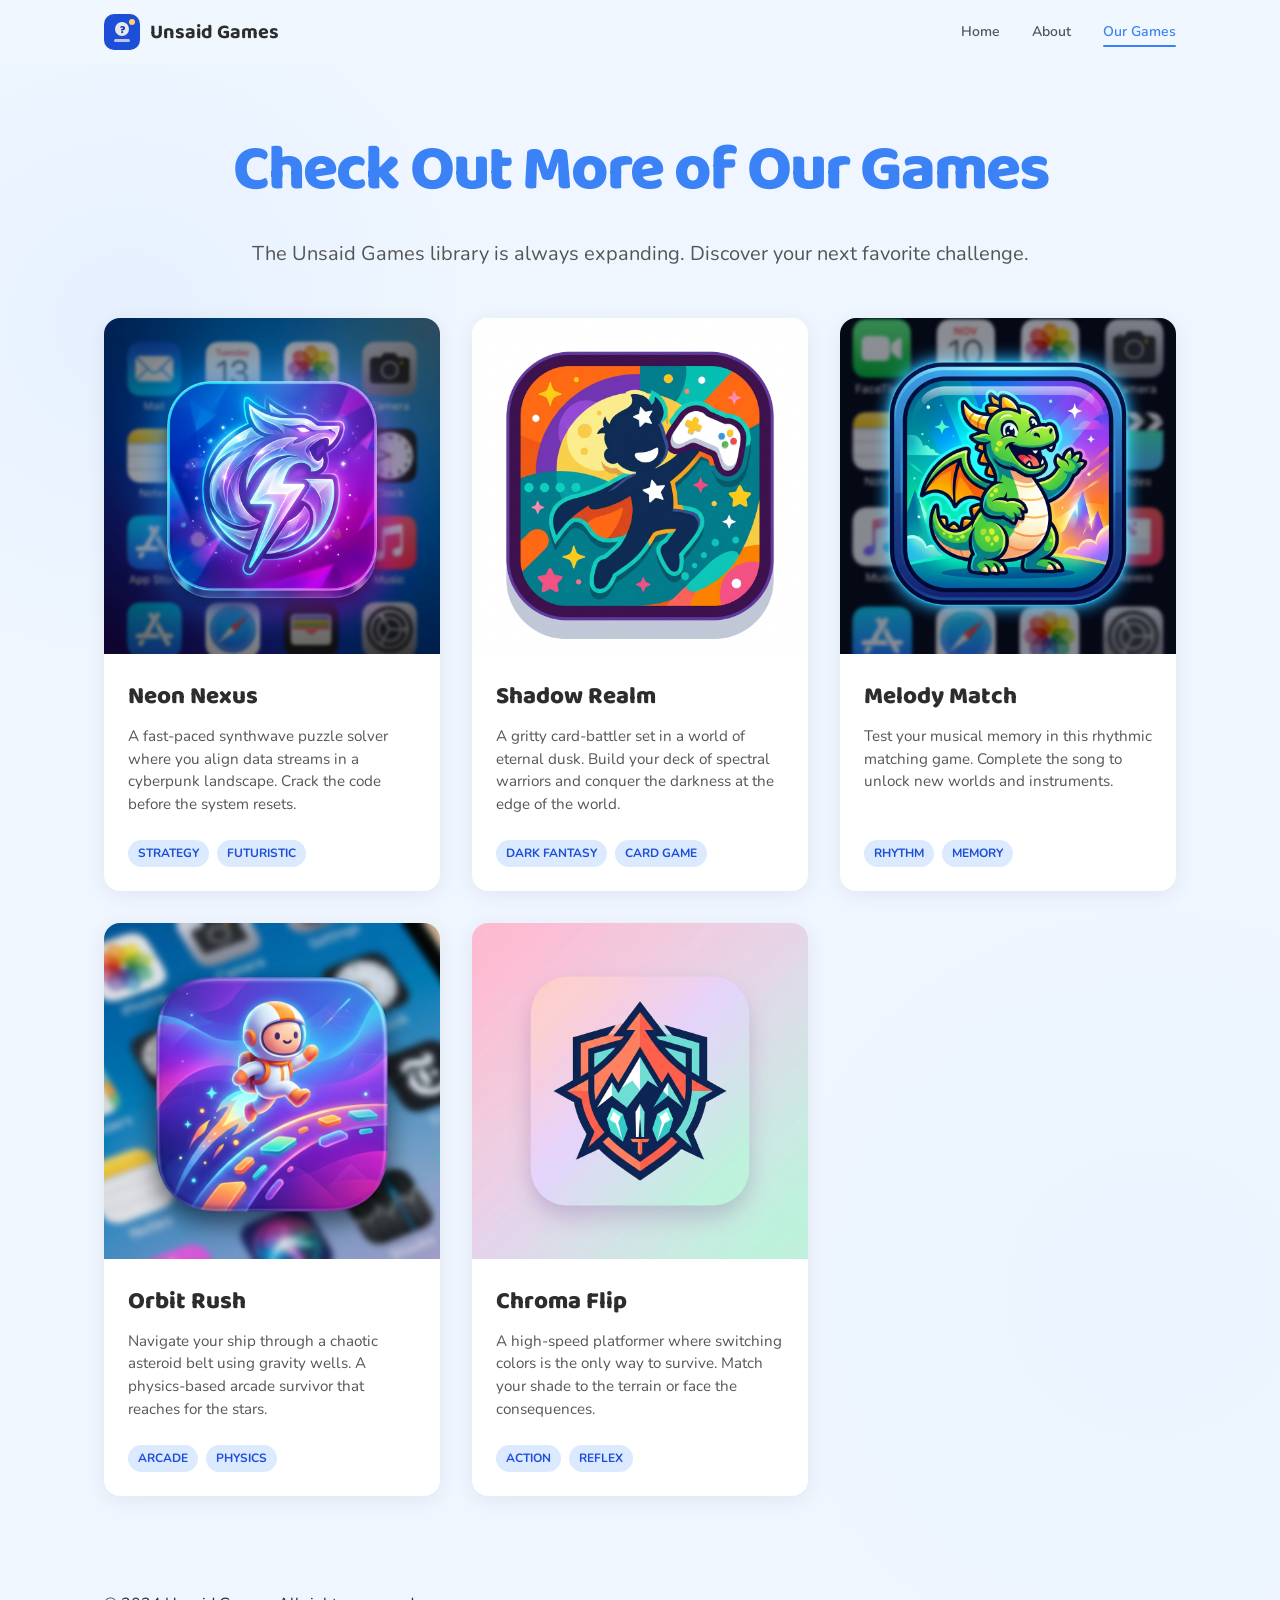
==== commit 0598933b: "LIWC: make the theme of this site blue" ====
--- a/games.html
+++ b/games.html
@@ -8,6 +8,10 @@
   <link rel="preconnect" href="https://fonts.gstatic.com" crossorigin>
   <link href="https://fonts.googleapis.com/css2?family=Baloo+2:wght@400;500;600;700;800&family=Nunito:wght@400;500;600;700&display=swap" rel="stylesheet">
   <link rel="stylesheet" href="styles.css">
+  <meta name="theme-color" content="#1D4ED8">
+<link rel="canonical" href="https://unsaidgame.site/games.html" />
+<script type="application/ld+json">{"@context":"https://schema.org","@type":"Organization","name":"Unsaid Games","url":"https://unsaidgame.site/","logo":"https://unsaidgame.site/img/og-image.png","description":"Independent party game studio. Creator of What in the Word, a party word guessing game for 3 to 8 players."}</script>
+<script type="application/ld+json">{"@context":"https://schema.org","@type":"WebSite","name":"Unsaid Games","url":"https://unsaidgame.site/"}</script>
 </head>
 <body class="bg-cream-light">
   <!-- Navigation -->
@@ -70,36 +74,6 @@
           </div>
         </div>
 
-        <!-- Mystery Silent -->
-        <div class="game-showcase-card">
-          <div class="game-logo-container">
-            <img src="/public/uploads/liwc/3f6bd909-0b15-4e38-b6c9-7e89201fec38/unsaid-game-icon-1.png" alt="Modern minimalist mystery game icon" class="game-logo-img">
-          </div>
-          <div class="game-info">
-            <h3 class="game-name">Mystery Silent</h3>
-            <p class="game-desc">Unravel clues left in the voids of conversation. A minimalist detective experience where what remains unsaid is the key.</p>
-            <div class="game-meta-tags">
-              <span>Minimalist</span>
-              <span>Mystery</span>
-            </div>
-          </div>
-        </div>
-
-        <!-- Prism Puzzles -->
-        <div class="game-showcase-card">
-          <div class="game-logo-container">
-            <img src="/public/uploads/liwc/3f6bd909-0b15-4e38-b6c9-7e89201fec38/unsaid-game-icon-2.png" alt="Glowy 3D puzzle game icon" class="game-logo-img">
-          </div>
-          <div class="game-info">
-            <h3 class="game-name">Prism Puzzles</h3>
-            <p class="game-desc">Manipulate light and geometric shapes in this vibrant 3D world. Solve intricate logic puzzles that glow with every correct move.</p>
-            <div class="game-meta-tags">
-              <span>3D Puzzle</span>
-              <span>Logic</span>
-            </div>
-          </div>
-        </div>
-
         <!-- Melody Match -->
         <div class="game-showcase-card">
           <div class="game-logo-container">
@@ -117,8 +91,8 @@
 
         <!-- Orbit Rush -->
         <div class="game-showcase-card">
-          <div class="game-logo-container bg-yellow-light">
-            <div class="game-placeholder-icon">🚀</div>
+          <div class="game-logo-container">
+            <img src="/public/uploads/liwc/9f7d3fb0-9d15-457a-9f00-87782db0b585/game-icon-1.png" alt="A colorful minimalist professional mobile game app icon." class="game-logo-img">
           </div>
           <div class="game-info">
             <h3 class="game-name">Orbit Rush</h3>
@@ -126,6 +100,21 @@
             <div class="game-meta-tags">
               <span>Arcade</span>
               <span>Physics</span>
+            </div>
+          </div>
+        </div>
+
+        <!-- Chroma Flip -->
+        <div class="game-showcase-card">
+          <div class="game-logo-container">
+            <img src="/public/uploads/liwc/9f7d3fb0-9d15-457a-9f00-87782db0b585/game-icon-2.png" alt="A flat design vector art style mobile game icon." class="game-logo-img">
+          </div>
+          <div class="game-info">
+            <h3 class="game-name">Chroma Flip</h3>
+            <p class="game-desc">A high-speed platformer where switching colors is the only way to survive. Match your shade to the terrain or face the consequences.</p>
+            <div class="game-meta-tags">
+              <span>Action</span>
+              <span>Reflex</span>
             </div>
           </div>
         </div>
--- a/styles.css
+++ b/styles.css
@@ -11,16 +11,16 @@
 
 :root {
   /* Colors */
-  --cream: #F0F9FF;
-  --cream-light: #F7FEE7;
-  --orange: #10B981;
-  --orange-dark: #059669;
-  --orange-light: #6EE7B7;
-  /* Green-family accents */
-  --purple: #065F46;
-  --purple-light: #A7F3D0;
-  --yellow: #BEF264;
-  --yellow-light: #ECFCCB;
+  --cream: #F0F7FF;
+  --cream-light: #EFF6FF;
+  --orange: #3B82F6;
+  --orange-dark: #1D4ED8;
+  --orange-light: #DBEAFE;
+  /* Accents */
+  --purple: #1E40AF;
+  --purple-light: #93C5FD;
+  --yellow: #60A5FA;
+  --yellow-light: #BFDBFE;
   --charcoal: #2D2D2D;
   --charcoal-light: #555555;
   --white: #ffffff;
@@ -43,7 +43,7 @@
   --shadow-sm: 0 2px 8px rgba(45,45,45,0.06);
   --shadow-md: 0 4px 20px rgba(45,45,45,0.08);
   --shadow-lg: 0 8px 40px rgba(45,45,45,0.10);
-  --shadow-orange: 0 4px 24px rgba(16,185,129,0.35);
+  --shadow-orange: 0 4px 24px rgba(59,130,246,0.35);
 
   /* Radius */
   --radius-sm: 8px;
@@ -66,6 +66,9 @@
   color: var(--charcoal);
   background-color: var(--cream);
   overflow-x: hidden;
+  background-image: 
+    radial-gradient(circle at 10% 20%, rgba(59, 130, 246, 0.05) 0%, transparent 20%),
+    radial-gradient(circle at 90% 80%, rgba(191, 219, 254, 0.08) 0%, transparent 25%);
 }
 
 img { max-width: 100%; display: block; }
@@ -75,6 +78,18 @@
   max-width: 1120px;
   margin: 0 auto;
   padding: 0 var(--space-lg);
+}
+
+.top-right-dog {
+  position: fixed;
+  top: 80px;
+  right: 20px;
+  width: 120px;
+  height: auto;
+  z-index: 1000;
+  border-radius: var(--radius-md);
+  box-shadow: var(--shadow-lg);
+  pointer-events: none;
 }
 
 /* --- Buttons --- */
@@ -102,7 +117,7 @@
 
 .btn-primary:hover {
   transform: translateY(-2px) scale(1.03);
-  box-shadow: 0 6px 30px rgba(16,185,129,0.45);
+  box-shadow: 0 6px 30px rgba(59,130,246,0.45);
 }
 
 .btn-white {
@@ -133,7 +148,7 @@
   left: 0;
   right: 0;
   z-index: 100;
-  background: rgba(240,249,255,0.85);
+  background: rgba(240,247,255,0.85);
   backdrop-filter: blur(16px);
   -webkit-backdrop-filter: blur(16px);
   transition: transform 0.3s ease, box-shadow 0.3s ease;
@@ -180,6 +195,10 @@
   color: var(--charcoal-light);
   transition: color 0.2s ease;
   position: relative;
+}
+
+.nav-links a.active {
+  color: var(--orange);
 }
 
 .nav-links a:not(.btn):hover {
@@ -198,7 +217,8 @@
   transition: width 0.3s ease;
 }
 
-.nav-links a:not(.btn):hover::after {
+.nav-links a:not(.btn):hover::after,
+.nav-links a.active::after {
   width: 100%;
 }
 
@@ -241,35 +261,44 @@
   flex: 1;
   padding-top: var(--space-3xl);
   padding-bottom: var(--space-4xl);
+  position: relative;
+  z-index: 2;
+}
+
+.hero-top-image {
+  max-width: 250px;
+  margin-bottom: var(--space-lg);
+  border-radius: var(--radius-lg);
+  box-shadow: var(--shadow-md);
 }
 
 .hero-title {
   display: flex;
   flex-direction: column;
-  line-height: 1;
-  margin-bottom: var(--space-md);
+  line-height: 0.95;
+  margin-bottom: var(--space-lg);
 }
 
 .title-guessing {
   font-family: var(--font-display);
-  font-size: clamp(48px, 7vw, 80px);
-  font-weight: 800;
-  color: #22C55E;
-  letter-spacing: -1px;
+  font-size: clamp(64px, 10vw, 110px);
+  font-weight: 900;
+  color: var(--orange);
+  letter-spacing: -2px;
 }
 
 .title-board {
   font-family: var(--font-display);
-  font-size: clamp(52px, 7.5vw, 88px);
-  font-weight: 800;
-  color: #16A34A;
-  letter-spacing: -2px;
-  margin-top: -8px;
+  font-size: clamp(72px, 11vw, 124px);
+  font-weight: 900;
+  color: var(--orange-dark);
+  letter-spacing: -4px;
+  margin-top: -12px;
 }
 
 .hero-tagline {
   font-family: var(--font-body);
-  font-size: clamp(18px, 2.2vw, 22px);
+  font-size: clamp(20px, 2.5vw, 26px);
   color: var(--charcoal-light);
   margin-bottom: var(--space-md);
 }
@@ -280,9 +309,9 @@
 }
 
 .hero-description {
-  font-size: 16px;
-  color: var(--charcoal-light);
-  max-width: 440px;
+  font-size: 18px;
+  color: var(--charcoal-light);
+  max-width: 480px;
   margin-bottom: var(--space-xl);
   line-height: 1.7;
 }
@@ -304,6 +333,7 @@
   display: flex;
   justify-content: center;
   align-items: center;
+  position: relative;
 }
 
 .phone-mockup {
@@ -313,7 +343,17 @@
   padding: 12px;
   box-shadow: var(--shadow-lg), 0 0 0 1px rgba(0,0,0,0.04);
   position: relative;
+  z-index: 2;
   animation: phoneFloat 6s ease-in-out infinite;
+}
+
+.hero-illustration {
+  position: absolute;
+  width: 140%;
+  height: auto;
+  z-index: 1;
+  opacity: 0.8;
+  filter: drop-shadow(0 20px 40px rgba(0,0,0,0.1));
 }
 
 @keyframes phoneFloat {
@@ -392,13 +432,11 @@
 .mock-card-icon {
   font-size: 18px;
 }
-
 .mock-card-title {
   font-family: var(--font-display);
   font-size: 13px;
   font-weight: 700;
 }
-
 .mock-card-sub {
   font-size: 10px;
   opacity: 0.85;
@@ -423,15 +461,8 @@
   text-align: center;
 }
 
-.mock-card-icon-sm {
-  font-size: 16px;
-}
-
-.mock-card-title-sm {
-  font-family: var(--font-display);
-  font-size: 11px;
-  font-weight: 700;
-}
+.mock-card-icon-sm { font-size: 16px; }
+.mock-card-title-sm { font-family: var(--font-display); font-size: 11px; font-weight: 700; }
 
 .mock-info-bar {
   display: flex;
@@ -456,7 +487,7 @@
   width: 200px;
   height: 200px;
   border-radius: 50%;
-  background: radial-gradient(circle, rgba(16,185,129,0.12) 0%, transparent 70%);
+  background: radial-gradient(circle, rgba(59, 130, 246, 0.12) 0%, transparent 70%);
   top: 10%;
   left: -60px;
   animation: floatSlow 8s ease-in-out infinite;
@@ -466,7 +497,7 @@
   width: 300px;
   height: 300px;
   border-radius: 50%;
-  background: radial-gradient(circle, rgba(5,150,105,0.10) 0%, transparent 70%);
+  background: radial-gradient(circle, rgba(59, 130, 246, 0.10) 0%, transparent 70%);
   top: 20%;
   right: -100px;
   animation: floatSlow 10s ease-in-out infinite reverse;
@@ -476,7 +507,7 @@
   width: 160px;
   height: 160px;
   border-radius: 50%;
-  background: radial-gradient(circle, rgba(190,242,100,0.12) 0%, transparent 70%);
+  background: radial-gradient(circle, rgba(191, 219, 254, 0.12) 0%, transparent 70%);
   bottom: 20%;
   left: 10%;
   animation: floatSlow 7s ease-in-out infinite 2s;
@@ -516,11 +547,101 @@
 }
 
 @keyframes floatSlow {
-  0%, 100% { transform: translate(0, 0); }
-  50% { transform: translate(20px, 20px); }
+  0%, 100% { transform: translateY(0) rotate(0deg); }
+  50% { transform: translateY(-30px) rotate(10deg); }
 }
 
 @keyframes floatDot {
-  0%, 100% { transform: scale(1); opacity: 0.3; }
-  50% { transform: scale(1.5); opacity: 0.5; }
-}
+  0%, 100% { transform: scale(1); }
+  50% { transform: scale(1.5); }
+}
+
+/* --- Games Gallery Section --- */
+.bg-cream-light { background-color: var(--cream-light); }
+
+.section-subtitle {
+  font-size: 1.25rem;
+  color: var(--charcoal-light);
+  margin-top: 1rem;
+  margin-bottom: 3rem;
+}
+
+.games-gallery-grid {
+  display: grid;
+  grid-template-columns: repeat(auto-fill, minmax(280px, 1fr));
+  gap: var(--space-xl);
+  margin-bottom: var(--space-4xl);
+}
+
+.game-showcase-card {
+  background: var(--white);
+  border-radius: var(--radius-lg);
+  overflow: hidden;
+  box-shadow: var(--shadow-md);
+  transition: transform 0.3s ease, box-shadow 0.3s ease;
+  display: flex;
+  flex-direction: column;
+}
+
+.game-showcase-card:hover {
+  transform: translateY(-8px);
+  box-shadow: var(--shadow-lg);
+}
+
+.game-logo-container {
+  aspect-ratio: 1 / 1;
+  background: #f0f0f0;
+  display: flex;
+  align-items: center;
+  justify-content: center;
+  overflow: hidden;
+}
+
+.game-logo-img {
+  width: 100%;
+  height: 100%;
+  object-fit: cover;
+}
+
+.game-placeholder-icon {
+  font-size: 4rem;
+}
+
+.game-info {
+  padding: var(--space-lg);
+  flex: 1;
+  display: flex;
+  flex-direction: column;
+}
+
+.game-name {
+  font-family: var(--font-display);
+  font-size: 1.5rem;
+  font-weight: 800;
+  color: var(--charcoal);
+  margin-bottom: 0.5rem;
+}
+
+.game-desc {
+  font-size: 0.95rem;
+  color: var(--charcoal-light);
+  line-height: 1.5;
+  margin-bottom: 1.5rem;
+}
+
+.game-meta-tags {
+  margin-top: auto;
+  display: flex;
+  flex-wrap: wrap;
+  gap: 0.5rem;
+}
+
+.game-meta-tags span {
+  font-size: 0.75rem;
+  font-weight: 700;
+  text-transform: uppercase;
+  background: var(--orange-light);
+  color: var(--orange-dark);
+  padding: 4px 10px;
+  border-radius: var(--radius-full);
+}
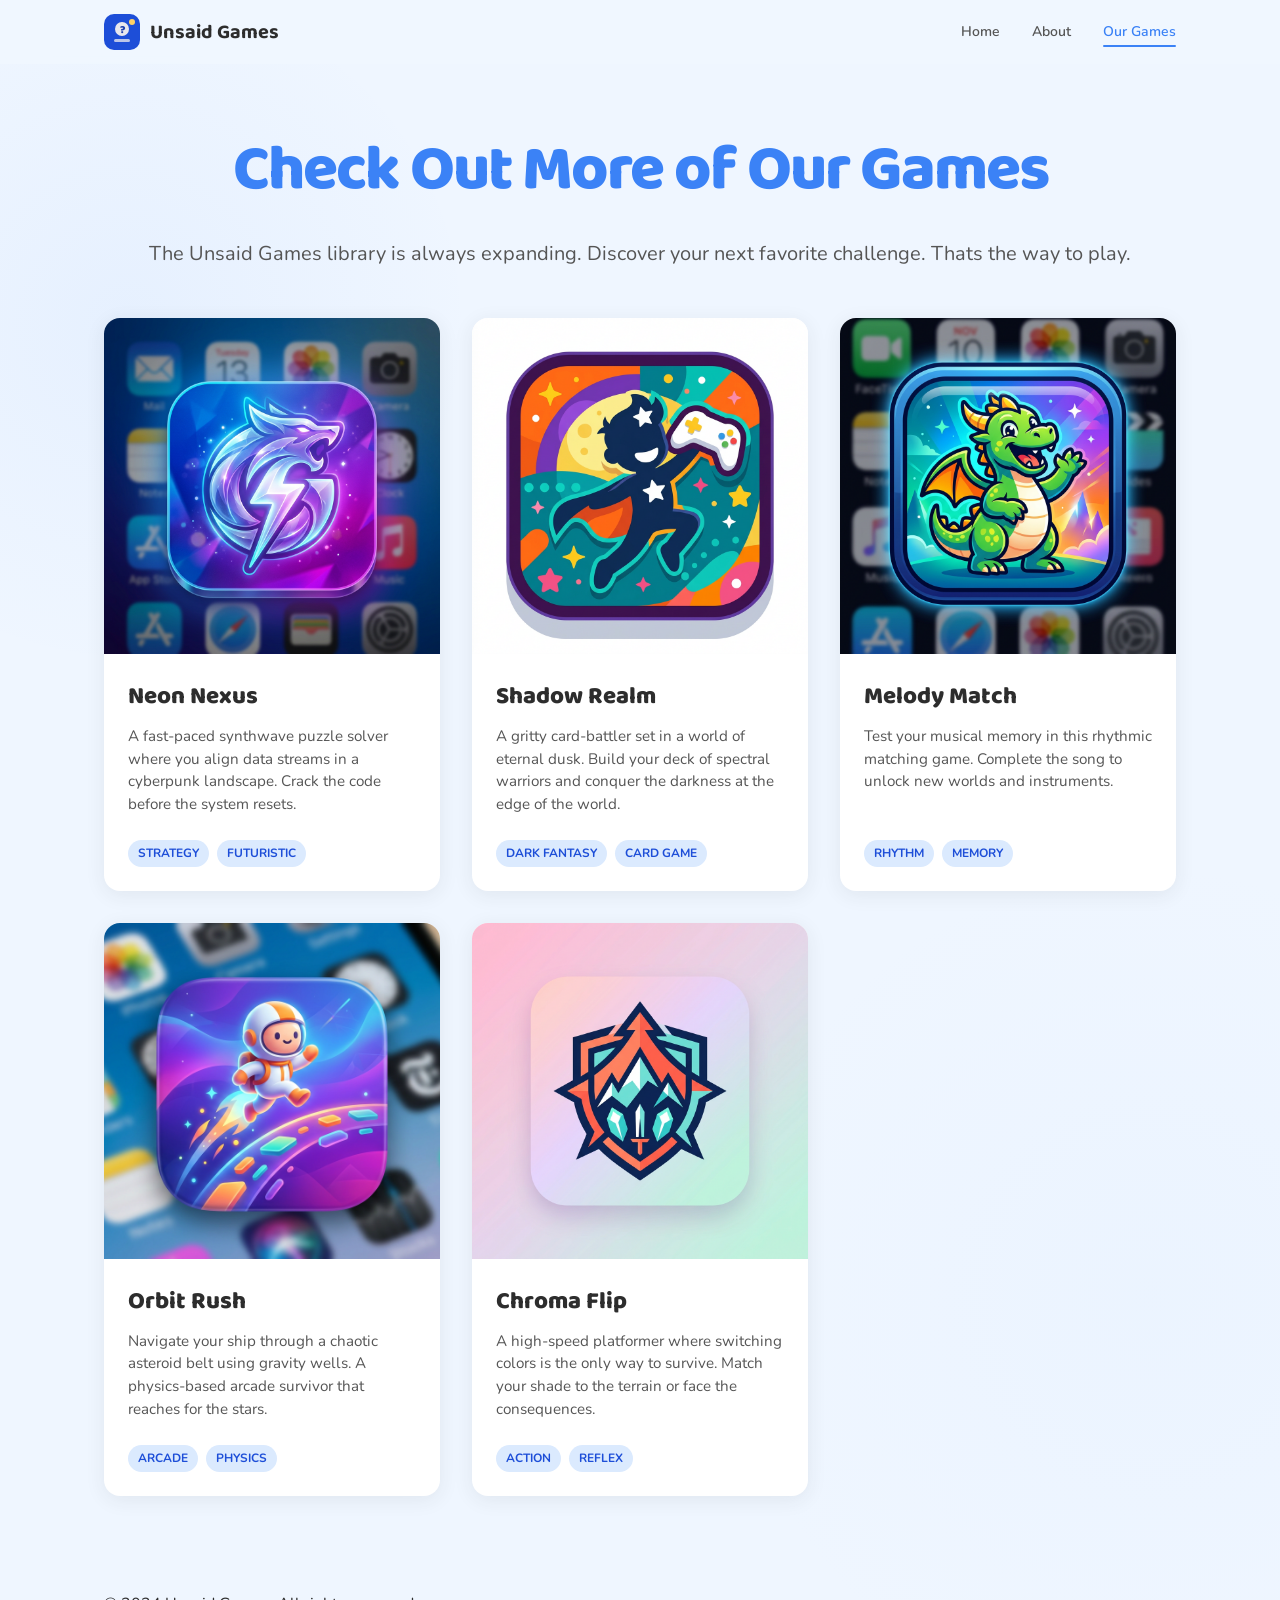
==== commit a913876d: "LIWC: "Thats the way to play"" ====
--- a/games.html
+++ b/games.html
@@ -8,7 +8,6 @@
   <link rel="preconnect" href="https://fonts.gstatic.com" crossorigin>
   <link href="https://fonts.googleapis.com/css2?family=Baloo+2:wght@400;500;600;700;800&family=Nunito:wght@400;500;600;700&display=swap" rel="stylesheet">
   <link rel="stylesheet" href="styles.css">
-  <meta name="theme-color" content="#1D4ED8">
 <link rel="canonical" href="https://unsaidgame.site/games.html" />
 <script type="application/ld+json">{"@context":"https://schema.org","@type":"Organization","name":"Unsaid Games","url":"https://unsaidgame.site/","logo":"https://unsaidgame.site/img/og-image.png","description":"Independent party game studio. Creator of What in the Word, a party word guessing game for 3 to 8 players."}</script>
 <script type="application/ld+json">{"@context":"https://schema.org","@type":"WebSite","name":"Unsaid Games","url":"https://unsaidgame.site/"}</script>
@@ -37,7 +36,7 @@
 
   <header class="section-header container" style="padding-top: 120px; text-align: center;">
     <h1 class="title-guessing" style="font-size: clamp(40px, 8vw, 64px);">Check Out More of Our Games</h1>
-    <p class="section-subtitle">The Unsaid Games library is always expanding. Discover your next favorite challenge.</p>
+    <p class="section-subtitle">The Unsaid Games library is always expanding. Discover your next favorite challenge. Thats the way to play.</p>
   </header>
 
   <section class="section">
